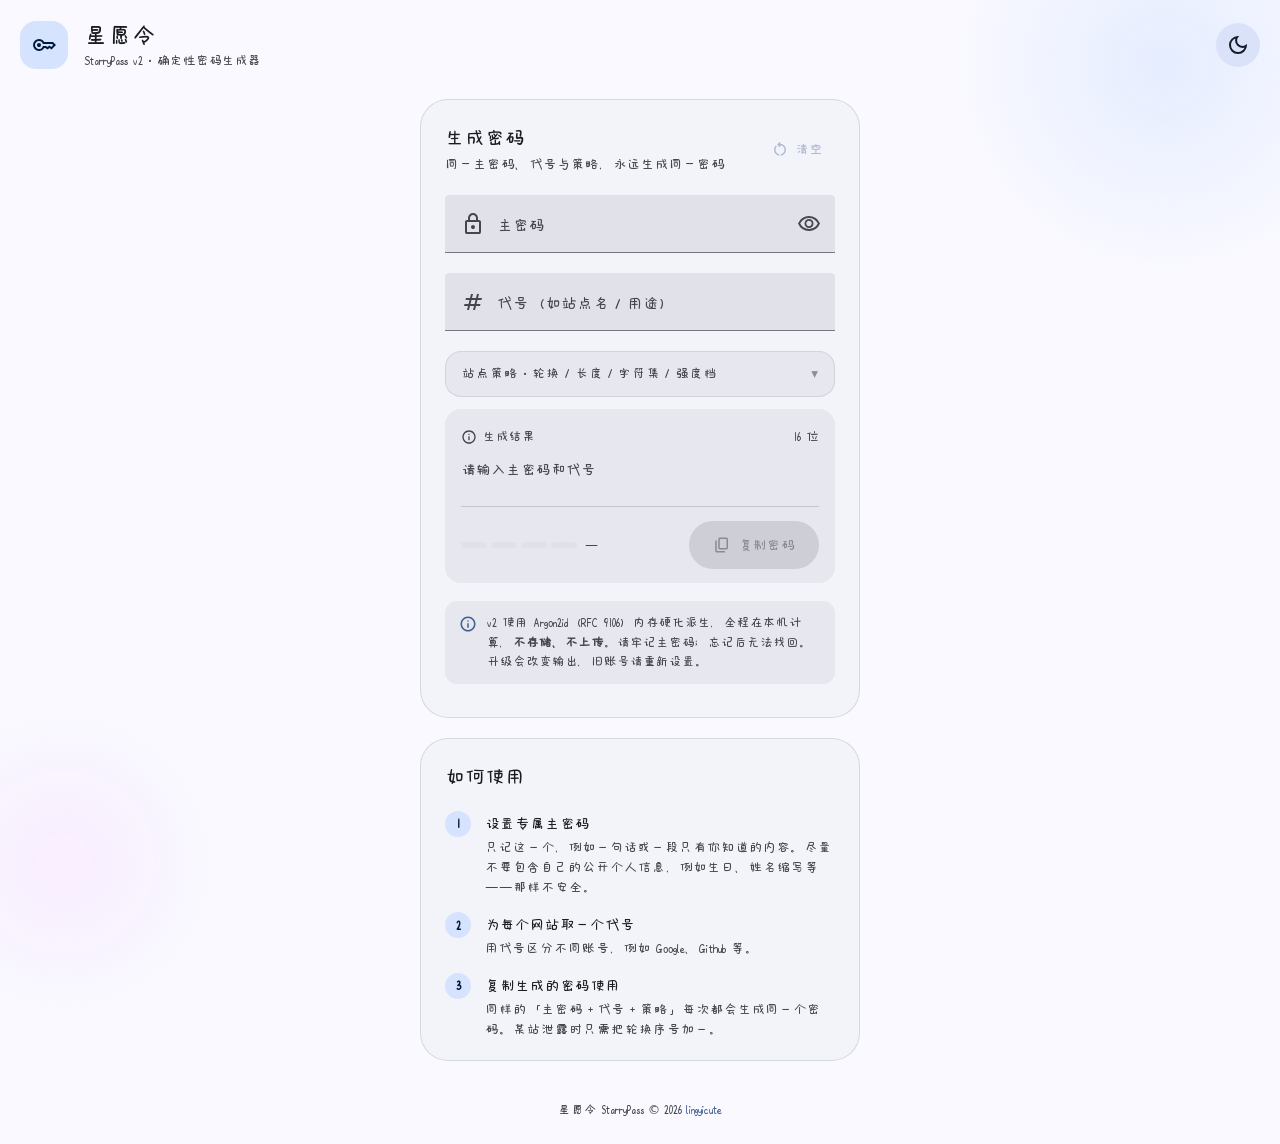
==== index.html @ 2b3b137f "fix(ui): prevent copying passwords after silent input changes" ====
<!DOCTYPE html>
<html lang="zh-CN" data-theme="light">
<head>
    <meta charset="utf-8">
    <meta name="viewport" content="width=device-width, initial-scale=1, viewport-fit=cover">
    <title>星愿令 StarryPass · 确定性密码生成器</title>
    <meta name="description" content="简单方便防破解，不一样的密码管理工具">
    <meta name="theme-color" content="#f9f9ff" id="theme-color-meta">
    <!-- 限制资源来源与网络连接；CSP 不能防御同源恶意脚本或页面本身被篡改。 -->
    <meta http-equiv="Content-Security-Policy" content="default-src 'none'; script-src 'self' 'unsafe-inline' 'wasm-unsafe-eval'; style-src 'unsafe-inline'; img-src 'self' data:; font-src data:; manifest-src 'self'; worker-src 'self'; connect-src 'none'; object-src 'none'; base-uri 'none'; form-action 'none'">
    <meta name="referrer" content="no-referrer">
    <link rel="manifest" href="./manifest.webmanifest">
    <meta name="apple-mobile-web-app-capable" content="yes">
    <meta name="mobile-web-app-capable" content="yes">
    <meta name="apple-mobile-web-app-status-bar-style" content="black-translucent">
    <meta name="apple-mobile-web-app-title" content="StarryPass">
    <link rel="shortcut icon" href="./favicon.ico" sizes="32x32" type="image/x-icon">
    <link rel="apple-touch-icon" sizes="180x180" href="./assets/img/icons/apple.png">
    <link rel="icon" href="./assets/img/icons/192.png" sizes="192x192" type="image/png" />
    <link rel="icon" href="./assets/img/icons/512.png" sizes="512x512" type="image/png" />
    <script>
        /* 首帧前应用主题，避免深色用户先看到浅色页面再闪成深色；与下方 initTheme 规则一致。 */
        (function () {
            var theme = null;
            try { theme = localStorage.getItem('sp-theme'); } catch (e) {}
            if (theme !== 'dark' && theme !== 'light') {
                theme = window.matchMedia && window.matchMedia('(prefers-color-scheme: dark)').matches ? 'dark' : 'light';
            }
            document.documentElement.setAttribute('data-theme', theme);
            var meta = document.getElementById('theme-color-meta');
            if (meta) meta.setAttribute('content', theme === 'dark' ? '#111318' : '#f9f9ff');
        })();
    </script>
    <style>
        /* ============================================================
           Material You (Material 3) design tokens — light theme
           ============================================================ */
        :root {
            color-scheme: light;

            --md-sys-color-primary: #415f91;
            --md-sys-color-on-primary: #ffffff;
            --md-sys-color-primary-container: #d6e3ff;
            --md-sys-color-on-primary-container: #001b3e;

            --md-sys-color-secondary: #565f71;
            --md-sys-color-on-secondary: #ffffff;
            --md-sys-color-secondary-container: #dae2f9;
            --md-sys-color-on-secondary-container: #131c2b;

            --md-sys-color-tertiary: #705575;
            --md-sys-color-on-tertiary: #ffffff;
            --md-sys-color-tertiary-container: #fad8fd;
            --md-sys-color-on-tertiary-container: #2a122e;

            --md-sys-color-error: #ba1a1a;
            --md-sys-color-on-error: #ffffff;
            --md-sys-color-error-container: #ffdad6;
            --md-sys-color-on-error-container: #410002;

            --md-sys-color-background: #f9f9ff;
            --md-sys-color-on-background: #191c20;
            --md-sys-color-surface: #f9f9ff;
            --md-sys-color-on-surface: #191c20;
            --md-sys-color-surface-variant: #e0e2ec;
            --md-sys-color-on-surface-variant: #44474e;
            --md-sys-color-outline: #74777f;
            --md-sys-color-outline-variant: #c4c6d0;

            --md-sys-color-surface-container-lowest: #ffffff;
            --md-sys-color-surface-container-low: #f3f3fa;
            --md-sys-color-surface-container: #ededf4;
            --md-sys-color-surface-container-high: #e7e8ef;
            --md-sys-color-surface-container-highest: #e1e2e9;

            --md-sys-color-inverse-surface: #2e3039;
            --md-sys-color-inverse-on-surface: #f1f0f7;
            --md-sys-color-inverse-primary: #aac7ff;

            --md-sys-color-scrim: rgba(0, 0, 0, .32);

            --md-sys-shape-corner-extra-small: 4px;
            --md-sys-shape-corner-small: 8px;
            --md-sys-shape-corner-medium: 12px;
            --md-sys-shape-corner-large: 16px;
            --md-sys-shape-corner-extra-large: 28px;
            --md-sys-shape-corner-full: 9999px;

            --md-sys-elevation-1: 0 1px 2px rgba(0, 0, 0, .3), 0 1px 3px 1px rgba(0, 0, 0, .15);
            --md-sys-elevation-3: 0 1px 3px rgba(0, 0, 0, .3), 0 4px 8px 3px rgba(0, 0, 0, .15);

            --md-ref-typeface: "Nebulove", "Roboto", "Segoe UI", "Noto Sans SC", "PingFang SC", "Hiragino Sans GB",
                "Microsoft YaHei", system-ui, -apple-system, sans-serif;
            --md-ref-typeface-mono: "JetBrains Mono", "SF Mono", "Cascadia Code", Consolas,
                "Courier New", monospace;

            --blob-1: rgba(214, 227, 255, .55);
            --blob-2: rgba(250, 216, 253, .35);
        }

        /* ============================================================
           Material You design tokens — dark theme
           ============================================================ */
        :root[data-theme="dark"] {
            color-scheme: dark;

            --md-sys-color-primary: #aac7ff;
            --md-sys-color-on-primary: #0a305f;
            --md-sys-color-primary-container: #284777;
            --md-sys-color-on-primary-container: #d6e3ff;

            --md-sys-color-secondary: #bec6dc;
            --md-sys-color-on-secondary: #283141;
            --md-sys-color-secondary-container: #3e4759;
            --md-sys-color-on-secondary-container: #dae2f9;

            --md-sys-color-tertiary: #ddbce0;
            --md-sys-color-on-tertiary: #402745;
            --md-sys-color-tertiary-container: #583d5d;
            --md-sys-color-on-tertiary-container: #fad8fd;

            --md-sys-color-error: #ffb4ab;
            --md-sys-color-on-error: #690005;
            --md-sys-color-error-container: #93000a;
            --md-sys-color-on-error-container: #ffdad6;

            --md-sys-color-background: #111318;
            --md-sys-color-on-background: #e2e2e9;
            --md-sys-color-surface: #111318;
            --md-sys-color-on-surface: #e2e2e9;
            --md-sys-color-surface-variant: #44474e;
            --md-sys-color-on-surface-variant: #c4c6d0;
            --md-sys-color-outline: #8e9099;
            --md-sys-color-outline-variant: #44474e;

            --md-sys-color-surface-container-lowest: #0c0e13;
            --md-sys-color-surface-container-low: #191c20;
            --md-sys-color-surface-container: #1d2024;
            --md-sys-color-surface-container-high: #282a2f;
            --md-sys-color-surface-container-highest: #33353a;

            --md-sys-color-inverse-surface: #e2e2e9;
            --md-sys-color-inverse-on-surface: #2e3039;
            --md-sys-color-inverse-primary: #415f91;

            --blob-1: rgba(40, 71, 119, .38);
            --blob-2: rgba(88, 61, 93, .30);
        }

        /* ============================================================
           Base
           ============================================================ */
        *, *::before, *::after { box-sizing: border-box; }

        html { -webkit-text-size-adjust: 100%; -webkit-tap-highlight-color: transparent; }

        body {
            margin: 0;
            min-height: 100vh;
            min-height: 100dvh;
            display: flex;
            flex-direction: column;
            font-family: var(--md-ref-typeface);
            font-size: 16px;
            line-height: 1.5;
            color: var(--md-sys-color-on-surface);
            background: var(--md-sys-color-background);
            -webkit-font-smoothing: antialiased;
            overflow-x: hidden;
        }

        /* expressive tonal blobs — radial gradients only (no blur filter, cheap to composite) */
        body::before,
        body::after {
            content: "";
            position: fixed;
            z-index: -1;
            border-radius: 50%;
            pointer-events: none;
        }
        body::before {
            width: 46vmax; height: 46vmax;
            top: -18vmax; right: -14vmax;
            background: radial-gradient(closest-side, var(--blob-1), transparent 70%);
        }
        body::after {
            width: 34vmax; height: 34vmax;
            bottom: -14vmax; left: -12vmax;
            background: radial-gradient(closest-side, var(--blob-2), transparent 70%);
        }

        button {
            font: inherit;
            color: inherit;
            border: none;
            background: none;
            cursor: pointer;
            -webkit-tap-highlight-color: transparent;
            touch-action: manipulation;
            user-select: none;
            -webkit-user-select: none;
        }

        [hidden] { display: none !important; }

        svg { display: block; }

        :focus-visible {
            outline: 3px solid var(--md-sys-color-secondary);
            outline-offset: 2px;
            border-radius: var(--md-sys-shape-corner-small);
        }

        /* ============================================================
           Icons
           ============================================================ */
        .icon {
            width: 24px; height: 24px;
            flex: none;
            fill: currentColor;
        }
        .icon--18 { width: 18px; height: 18px; }

        /* ============================================================
           App bar (non-scrolling header)
           ============================================================ */
        .app-bar {
            width: 100%;
            margin: 0 auto;
            padding: max(20px, env(safe-area-inset-top)) 20px 8px;
            display: flex;
            align-items: center;
            gap: 16px;
        }
        .app-bar__logo {
            width: 48px; height: 48px;
            flex: none;
            border-radius: 16px;
            display: grid;
            place-items: center;
            color: var(--md-sys-color-on-primary-container);
            background: var(--md-sys-color-primary-container);
        }
        .app-bar__texts { min-width: 0; }
        .app-bar__title {
            margin: 0;
            font-size: 24px;
            font-weight: 500;
            letter-spacing: .15px;
            line-height: 1.3;
        }
        .app-bar__subtitle {
            margin: 0;
            font-size: 13px;
            font-weight: 400;
            color: var(--md-sys-color-on-surface-variant);
        }
        .app-bar__spacer { flex: 1; }

        /* ============================================================
           Icon button (M3)
           ============================================================ */
        .icon-button {
            position: relative;
            width: 44px; height: 44px;
            flex: none;
            border-radius: var(--md-sys-shape-corner-full);
            display: grid;
            place-items: center;
            color: var(--md-sys-color-on-surface-variant);
            overflow: hidden;
            transition: background-color .2s cubic-bezier(.2, 0, 0, 1), color .2s;
        }
        .icon-button:hover { background: color-mix(in srgb, var(--md-sys-color-on-surface) 8%, transparent); }
        .icon-button:active { background: color-mix(in srgb, var(--md-sys-color-on-surface) 12%, transparent); }
        .icon-button--filled-tonal {
            background: var(--md-sys-color-secondary-container);
            color: var(--md-sys-color-on-secondary-container);
        }
        .icon-button--filled-tonal:hover { background: color-mix(in srgb, var(--md-sys-color-secondary-container) 92%, var(--md-sys-color-on-secondary-container) 8%); }
        .icon-button--filled-tonal:active { background: color-mix(in srgb, var(--md-sys-color-secondary-container) 84%, var(--md-sys-color-on-secondary-container) 16%); }
        .icon-button[disabled] { opacity: .38; pointer-events: none; }

        /* ============================================================
           Main layout
           ============================================================ */
        .content {
            width: 100%;
            max-width: 480px;
            margin: 12px auto 0;
            padding: 8px 20px 32px;
            display: flex;
            flex-direction: column;
            gap: 20px;
            flex: 1;
        }

        /* ============================================================
           Card (M3 surface low)
           ============================================================ */
        .card {
            background: var(--md-sys-color-surface-container-low);
            border-radius: var(--md-sys-shape-corner-extra-large);
            padding: 24px 24px 20px;
            border: 1px solid color-mix(in srgb, var(--md-sys-color-outline-variant) 60%, transparent);
        }
        .card__header {
            display: flex;
            align-items: center;
            gap: 12px;
            margin-bottom: 20px;
        }
        .card__title {
            margin: 0;
            font-size: 20px;
            font-weight: 500;
            line-height: 1.4;
        }
        .card__subtitle {
            margin: 2px 0 0;
            font-size: 14px;
            color: var(--md-sys-color-on-surface-variant);
        }
        .card__spacer { flex: 1; }

        /* ============================================================
           Filled text field (M3)
           ============================================================ */
        .field {
            position: relative;
            margin-bottom: 20px;
            display: block;
        }
        .field__input {
            width: 100%;
            height: 58px;
            padding: 26px 52px 8px 52px;
            font: inherit;
            font-size: 16px;
            font-weight: 400;
            color: var(--md-sys-color-on-surface);
            background: var(--md-sys-color-surface-container-highest);
            border: none;
            border-radius: var(--md-sys-shape-corner-extra-small) var(--md-sys-shape-corner-extra-small) 0 0;
            border-bottom: 1px solid var(--md-sys-color-outline);
            outline: none;
            -webkit-appearance: none;
            appearance: none;
            caret-color: var(--md-sys-color-primary);
            transition: background-color .2s cubic-bezier(.2, 0, 0, 1), border-color .2s;
        }
        .field__input::placeholder { color: transparent; }
        .field:hover .field__input {
            background: color-mix(in srgb, var(--md-sys-color-surface-container-highest) 92%, var(--md-sys-color-on-surface) 8%);
        }
        .field:focus-within .field__input { border-bottom: 2px solid var(--md-sys-color-primary); padding-bottom: 7px; }
        .field__label {
            position: absolute;
            left: 52px;
            top: 19px;
            font-size: 16px;
            color: var(--md-sys-color-on-surface-variant);
            pointer-events: none;
            transition: top .15s cubic-bezier(.2, 0, 0, 1),
                        font-size .15s cubic-bezier(.2, 0, 0, 1),
                        color .15s cubic-bezier(.2, 0, 0, 1);
        }
        .field__input:focus ~ .field__label,
        .field__input:not(:placeholder-shown) ~ .field__label {
            top: 8px;
            font-size: 12px;
            font-weight: 500;
            letter-spacing: .4px;
            color: var(--md-sys-color-on-surface-variant);
        }
        .field:focus-within .field__label { color: var(--md-sys-color-primary); }
        .field__icon {
            position: absolute;
            left: 16px;
            top: 17px;
            color: var(--md-sys-color-on-surface-variant);
            pointer-events: none;
        }
        .field:focus-within .field__icon { color: var(--md-sys-color-primary); }
        .field__action {
            position: absolute;
            right: 4px;
            top: 7px;
            width: 44px; height: 44px;
        }

        /* ============================================================
           Result surface
           ============================================================ */
        .result {
            background: var(--md-sys-color-surface-container-high);
            border-radius: var(--md-sys-shape-corner-large);
            padding: 18px 16px 14px;
            margin-top: 4px;
        }
        .result__heading {
            display: flex;
            align-items: center;
            justify-content: space-between;
            gap: 12px;
            margin-bottom: 12px;
        }
        .result__caption {
            font-size: 13px;
            color: var(--md-sys-color-on-surface-variant);
            display: flex;
            align-items: center;
            gap: 6px;
        }
        .result__caption .icon { width: 16px; height: 16px; }

        .password {
            min-height: 34px;
            font-family: var(--md-ref-typeface-mono);
            font-size: 20px;
            font-weight: 500;
            letter-spacing: 1px;
            line-height: 1.6;
            word-break: break-all;
            user-select: all;
            -webkit-user-select: all;
            color: var(--md-sys-color-on-surface);
        }
        .password--empty {
            font-family: var(--md-ref-typeface);
            font-size: 15px;
            font-weight: 400;
            letter-spacing: 0;
            color: var(--md-sys-color-on-surface-variant);
        }

        .result__actions {
            display: flex;
            align-items: center;
            justify-content: space-between;
            flex-wrap: wrap;
            gap: 12px;
            margin-top: 14px;
            padding-top: 14px;
            border-top: 1px solid var(--md-sys-color-outline-variant);
        }

        /* strength meter */
        .strength {
            display: flex;
            align-items: center;
            gap: 8px;
            /* too narrow: wrap the copy button onto its own row instead of squeezing the label into a column */
            flex: 1 1 200px;
        }
        .strength__bars { display: flex; gap: 4px; flex: none; }
        .strength__bar {
            width: clamp(18px, 8vw, 26px);
            height: 6px;
            border-radius: 3px;
            background: var(--md-sys-color-surface-container-highest);
            transition: background-color .3s;
        }
        .strength__label {
            font-size: 13px;
            font-weight: 500;
            color: var(--md-sys-color-on-surface-variant);
            transition: color .3s;
        }
        .strength[data-level="3"] .strength__bar:nth-child(-n+3) { background: var(--md-sys-color-primary); }
        .strength[data-level="3"] .strength__label { color: var(--md-sys-color-primary); }
        .strength[data-level="2"] .strength__bar:nth-child(-n+2) { background: var(--md-sys-color-tertiary); }
        .strength[data-level="2"] .strength__label { color: var(--md-sys-color-tertiary); }
        .strength[data-level="1"] .strength__bar:nth-child(-n+1) { background: var(--md-sys-color-error); }
        .strength[data-level="1"] .strength__label { color: var(--md-sys-color-error); }
        .strength[data-level="0"] .strength__label { color: var(--md-sys-color-on-surface-variant); }

        /* ============================================================
           Filled button (M3)
           ============================================================ */
        .filled-button {
            position: relative;
            display: inline-flex;
            align-items: center;
            justify-content: center;
            gap: 8px;
            height: 48px;
            padding: 0 24px;
            border-radius: var(--md-sys-shape-corner-full);
            font-size: 14px;
            font-weight: 500;
            letter-spacing: .1px;
            white-space: nowrap;
            flex: none;
            color: var(--md-sys-color-on-primary);
            background: var(--md-sys-color-primary);
            overflow: hidden;
            transition: background-color .2s cubic-bezier(.2, 0, 0, 1), box-shadow .2s, transform .1s;
        }
        .filled-button:hover {
            background: color-mix(in srgb, var(--md-sys-color-primary) 92%, var(--md-sys-color-on-primary) 8%);
            box-shadow: var(--md-sys-elevation-1);
        }
        .filled-button:active { background: color-mix(in srgb, var(--md-sys-color-primary) 84%, var(--md-sys-color-on-primary) 16%); }
        .filled-button[disabled] {
            background: color-mix(in srgb, var(--md-sys-color-on-surface) 12%, transparent);
            color: color-mix(in srgb, var(--md-sys-color-on-surface) 38%, transparent);
            box-shadow: none;
            pointer-events: none;
        }
        /* without color-mix() both declarations above are dropped and the button would keep its enabled primary look */
        @supports not (color: color-mix(in srgb, red, blue)) {
            .filled-button[disabled] { opacity: .38; }
        }
        .filled-button.is-copied {
            background: var(--md-sys-color-primary-container);
            color: var(--md-sys-color-on-primary-container);
        }
        .result__actions .filled-button { margin-left: auto; }

        /* ============================================================
           Text button (M3)
           ============================================================ */
        .text-button {
            position: relative;
            display: inline-flex;
            align-items: center;
            gap: 6px;
            height: 40px;
            padding: 0 12px;
            border-radius: var(--md-sys-shape-corner-full);
            font-size: 14px;
            font-weight: 500;
            letter-spacing: .1px;
            white-space: nowrap;
            flex: none;
            color: var(--md-sys-color-primary);
            overflow: hidden;
            transition: background-color .2s;
        }
        .text-button:hover { background: color-mix(in srgb, var(--md-sys-color-primary) 8%, transparent); }
        .text-button:active { background: color-mix(in srgb, var(--md-sys-color-primary) 12%, transparent); }
        .text-button[disabled] { opacity: .38; pointer-events: none; }

        /* ============================================================
           Info card
           ============================================================ */
        .steps {
            display: flex;
            flex-direction: column;
            gap: 14px;
            margin: 0;
            padding: 0;
            list-style: none;
        }
        .step {
            display: flex;
            gap: 14px;
            align-items: flex-start;
        }
        .step__num {
            width: 26px; height: 26px;
            flex: none;
            display: grid;
            place-items: center;
            border-radius: 50%;
            background: var(--md-sys-color-primary-container);
            color: var(--md-sys-color-on-primary-container);
            font-size: 13px;
            font-weight: 600;
        }
        .step__body { min-width: 0; }
        .step__title { font-size: 15px; font-weight: 500; margin: 2px 0 0; }
        .step__desc { margin: 2px 0 0; font-size: 13.5px; color: var(--md-sys-color-on-surface-variant); }

        .notice {
            display: flex;
            gap: 10px;
            align-items: flex-start;
            margin-top: 18px;
            padding: 12px 14px;
            border-radius: var(--md-sys-shape-corner-medium);
            background: var(--md-sys-color-surface-container-high);
            font-size: 13px;
            color: var(--md-sys-color-on-surface-variant);
        }
        .notice .icon { width: 18px; height: 18px; margin-top: 2px; color: var(--md-sys-color-primary); }

        /* ============================================================
           Footer
           ============================================================ */
        .footer {
            padding: 8px 20px calc(24px + env(safe-area-inset-bottom));
            text-align: center;
            font-size: 12.5px;
            color: var(--md-sys-color-on-surface-variant);
        }
        .footer a { color: var(--md-sys-color-primary); text-decoration: none; }
        .footer a:hover { text-decoration: underline; }

        /* ============================================================
           Snackbar
           ============================================================ */
        .snackbar {
            position: fixed;
            left: 50%;
            bottom: calc(20px + env(safe-area-inset-bottom));
            transform: translate(-50%, 150%);
            display: flex;
            align-items: center;
            gap: 10px;
            width: max-content;  /* left: 50% would cap the shrink-to-fit width at half the viewport */
            max-width: calc(100vw - 40px);
            padding: 12px 18px;
            border-radius: var(--md-sys-shape-corner-small);
            background: var(--md-sys-color-inverse-surface);
            color: var(--md-sys-color-inverse-on-surface);
            font-size: 14px;
            box-shadow: var(--md-sys-elevation-3);
            z-index: 20;
            opacity: 0;
            visibility: hidden;
            pointer-events: none;
            transition: transform .3s cubic-bezier(.2, 0, 0, 1), opacity .3s, visibility 0s linear .3s;
        }
        .snackbar.is-visible {
            transform: translate(-50%, 0);
            opacity: 1;
            visibility: visible;
            transition: transform .3s cubic-bezier(.2, 0, 0, 1), opacity .3s, visibility 0s;
        }
        .snackbar .icon { width: 18px; height: 18px; color: var(--md-sys-color-inverse-primary); }

        /* ============================================================
           Ripple
           ============================================================ */
        .ripple-wave {
            position: absolute;
            border-radius: 50%;
            background: currentColor;
            opacity: .14;
            transform: scale(0);
            animation: ripple .45s cubic-bezier(.2, 0, 0, 1) forwards;
            pointer-events: none;
        }
        @keyframes ripple { to { transform: scale(1); opacity: 0; } }

        @media (prefers-reduced-motion: reduce) {
            *, *::before, *::after {
                animation-duration: .01ms !important;
                animation-iteration-count: 1 !important;
                transition-duration: .01ms !important;
            }
        }

        /* below-the-fold card: skip rendering/painting until scrolled into view */
        .card--info {
            content-visibility: auto;
            contain-intrinsic-size: auto 400px;
        }


        .strength[data-level="4"] .strength__bar { background: var(--md-sys-color-primary); }
        .strength[data-level="4"] .strength__label { color: var(--md-sys-color-primary); font-weight: 600; }

        .policy {
            margin: 4px 0 12px;
            border-radius: var(--md-sys-shape-corner-large);
            background: var(--md-sys-color-surface-container-high);
            border: 1px solid color-mix(in srgb, var(--md-sys-color-outline-variant) 60%, transparent);
        }
        .policy > summary {
            list-style: none;
            cursor: pointer;
            padding: 12px 16px;
            font-size: 13.5px;
            font-weight: 500;
            color: var(--md-sys-color-on-surface-variant);
            display: flex;
            align-items: center;
            justify-content: space-between;
            gap: 8px;
        }
        .policy > summary::-webkit-details-marker { display: none; }
        .policy > summary::after { content: "▾"; opacity: .55; }
        .policy[open] > summary::after { content: "▴"; }
        .policy__body { padding: 0 16px 16px; display: flex; flex-direction: column; gap: 14px; }
        .policy__label { font-size: 12px; font-weight: 500; letter-spacing: .4px; color: var(--md-sys-color-on-surface-variant); margin-bottom: 6px; }
        .chips { display: flex; flex-wrap: wrap; gap: 8px; }
        .chip {
            height: 32px; padding: 0 12px; border-radius: var(--md-sys-shape-corner-full);
            font-size: 13px; font-weight: 500;
            background: var(--md-sys-color-surface-container-highest);
            color: var(--md-sys-color-on-surface-variant);
        }
        .chip:disabled { opacity: .38; pointer-events: none; }
        .chip[aria-pressed="true"] {
            background: var(--md-sys-color-secondary-container);
            color: var(--md-sys-color-on-secondary-container);
        }
        .counter-row { display: flex; align-items: center; gap: 8px; }
        .counter-row input {
            width: 72px; height: 36px; text-align: center; font: inherit;
            border: none; border-radius: 8px;
            background: var(--md-sys-color-surface-container-highest);
            color: var(--md-sys-color-on-surface);
        }
        .derive-bar {
            height: 3px; margin: 8px 0 0; border-radius: 2px; overflow: hidden;
            background: transparent;
        }
        .derive-bar.is-busy {
            background: color-mix(in srgb, var(--md-sys-color-primary) 18%, transparent);
        }
        .derive-bar.is-busy::after {
            content: ""; display: block; height: 100%; width: 40%;
            background: var(--md-sys-color-primary);
            animation: derive-slide 1s cubic-bezier(.2,0,0,1) infinite;
        }
        @keyframes derive-slide { from { transform: translateX(-120%); } to { transform: translateX(280%); } }

        /* ============================================================
           Small screens
           ============================================================ */
        @media (max-width: 400px) {
            .card { padding: 20px 16px 16px; }
            .content { padding-left: 12px; padding-right: 12px; }
            .password { font-size: 18px; }
        }
    </style>
    <style>
        @font-face{
            font-family:"Nebulove";
            src:url("[data-uri]") format("woff2");
            font-display:swap;
        }
    </style>
</head>
<body>
    <noscript>
        <p class="noscript-notice" style="margin:16px;padding:12px 16px;border-radius:12px;background:var(--md-sys-color-error-container);color:var(--md-sys-color-error);font-weight:500">星愿令需要启用 JavaScript 才能在本机派生密码；不会向任何服务器发送数据。</p>
    </noscript>

    <header class="app-bar">
        <div class="app-bar__logo" aria-hidden="true">
            <svg class="icon" viewBox="0 -960 960 960"><path d="M280-400q-33 0-56.5-23.5T200-480q0-33 23.5-56.5T280-560q33 0 56.5 23.5T360-480q0 33-23.5 56.5T280-400Zm0 160q-100 0-170-70T40-480q0-100 70-170t170-70q67 0 121.5 33t86.5 87h352l120 120-180 180-80-60-80 60-85-60h-47q-32 54-86.5 87T280-240Zm0-80q56 0 98.5-34t56.5-86h125l58 41 82-61 71 55 75-75-40-40H435q-14-52-56.5-86T280-640q-66 0-113 47t-47 113q0 66 47 113t113 47Z"/></svg>
        </div>
        <div class="app-bar__texts">
            <h1 class="app-bar__title">星愿令</h1>
            <p class="app-bar__subtitle">StarryPass v2 · 确定性密码生成器</p>
        </div>
        <div class="app-bar__spacer"></div>
        <button id="theme-toggle" class="icon-button icon-button--filled-tonal ripple" type="button"
                aria-label="切换深色 / 浅色主题" title="切换主题">
            <svg id="theme-icon" class="icon" viewBox="0 -960 960 960"><path id="theme-icon-path" d="M480-120q-150 0-255-105T120-480q0-150 105-255t255-105q14 0 27.5 1t26.5 3q-41 29-65.5 75.5T444-660q0 90 63 153t153 63q55 0 101-24.5t75-65.5q2 13 3 26.5t1 27.5q0 150-105 255T480-120Zm0-80q88 0 158-48.5T740-375q-20 5-40 8t-40 3q-123 0-209.5-86.5T364-660q0-20 3-40t8-40q-78 32-126.5 102T200-480q0 116 82 198t198 82Zm-10-270Z"/></svg>
        </button>
    </header>

    <main class="content">

        <!-- main generator card -->
        <section class="card" aria-labelledby="gen-title">
            <div class="card__header">
                <div>
                    <h2 class="card__title" id="gen-title">生成密码</h2>
                    <p class="card__subtitle">同一主密码、代号与策略，永远生成同一密码</p>
                </div>
                <div class="card__spacer"></div>
                <button id="reset-btn" class="text-button ripple" type="button" disabled>
                    <svg class="icon icon--18" viewBox="0 -960 960 960"><path d="M440-122q-121-15-200.5-105.5T160-440q0-66 26-126.5T260-672l57 57q-38 34-57.5 79T240-440q0 88 56 155.5T440-202v80Zm80 0v-80q87-16 143.5-83T720-440q0-100-70-170t-170-70h-3l44 44-56 56-140-140 140-140 56 56-44 44h3q134 0 227 93t93 227q0 121-79.5 211.5T520-122Z"/></svg>
                    清空
                </button>
            </div>

            <div class="field">
                <input class="field__input" id="master-input" type="password" autocomplete="off"
                       spellcheck="false" autocapitalize="off" autocorrect="off" placeholder=" " inputmode="text">
                <svg class="field__icon icon" viewBox="0 -960 960 960" aria-hidden="true"><path d="M240-80q-33 0-56.5-23.5T160-160v-400q0-33 23.5-56.5T240-640h40v-80q0-83 58.5-141.5T480-920q83 0 141.5 58.5T680-720v80h40q33 0 56.5 23.5T800-560v400q0 33-23.5 56.5T720-80H240Zm0-80h480v-400H240v400Zm240-120q33 0 56.5-23.5T560-360q0-33-23.5-56.5T480-440q-33 0-56.5 23.5T400-360q0 33 23.5 56.5T480-280ZM360-640h240v-80q0-50-35-85t-85-35q-50 0-85 35t-35 85v80ZM240-160v-400 400Z"/></svg>
                <label class="field__label" for="master-input">主密码</label>
                <button id="visibility-btn" class="icon-button field__action ripple" type="button"
                        aria-label="显示主密码" aria-pressed="false" title="显示 / 隐藏">
                    <svg class="icon" viewBox="0 -960 960 960"><path d="M480-320q75 0 127.5-52.5T660-500q0-75-52.5-127.5T480-680q-75 0-127.5 52.5T300-500q0 75 52.5 127.5T480-320Zm0-72q-45 0-76.5-31.5T372-500q0-45 31.5-76.5T480-608q45 0 76.5 31.5T588-500q0 45-31.5 76.5T480-392Zm0 192q-146 0-266-81.5T40-500q54-137 174-218.5T480-800q146 0 266 81.5T920-500q-54 137-174 218.5T480-200Zm0-300Zm0 220q113 0 207.5-59.5T832-500q-50-101-144.5-160.5T480-720q-113 0-207.5 59.5T128-500q50 101 144.5 160.5T480-280Z"/></svg>
                </button>
            </div>

            <div class="field">
                <input class="field__input" id="code-input" type="text" autocomplete="off"
                       spellcheck="false" autocapitalize="off" autocorrect="off" placeholder=" " inputmode="text">
                <svg class="field__icon icon" viewBox="0 -960 960 960" aria-hidden="true"><path d="m240-160 40-160H120l20-80h160l40-160H180l20-80h160l40-160h80l-40 160h160l40-160h80l-40 160h160l-20 80H660l-40 160h160l-20 80H600l-40 160h-80l40-160H360l-40 160h-80Zm140-240h160l40-160H420l-40 160Z"/></svg>
                <label class="field__label" for="code-input">代号（如站点名 / 用途）</label>
                <button id="clear-code-btn" class="icon-button field__action ripple" type="button"
                        aria-label="清空代号" title="清空" disabled hidden>
                    <svg class="icon" viewBox="0 -960 960 960"><path d="m256-200-56-56 224-224-224-224 56-56 224 224 224-224 56 56-224 224 224 224-56 56-224-224-224 224Z"/></svg>
                </button>
            </div>


            <details class="policy" id="policy">
                <summary>站点策略 · 轮换 / 长度 / 字符集 / 强度档</summary>
                <div class="policy__body">
                    <div>
                        <div class="policy__label">长度</div>
                        <div class="chips" id="len-chips" role="group" aria-label="密码长度">
                            <button type="button" class="chip" data-len="16" aria-pressed="true">16</button>
                            <button type="button" class="chip" data-len="20" aria-pressed="false">20</button>
                            <button type="button" class="chip" data-len="24" aria-pressed="false">24</button>
                        </div>
                    </div>
                    <div>
                        <div class="policy__label">字符集</div>
                        <div class="chips" id="mode-chips" role="group" aria-label="字符集">
                            <button type="button" class="chip" data-mode="full" aria-pressed="true">含符号</button>
                            <button type="button" class="chip" data-mode="alnum" aria-pressed="false">字母数字</button>
                            <button type="button" class="chip" data-mode="pin" aria-pressed="false">PIN</button>
                        </div>
                    </div>
                    <div>
                        <div class="policy__label">轮换序号（单站泄露时递增即可换密）</div>
                        <div class="counter-row">
                            <button type="button" class="icon-button" id="ctr-dec" aria-label="序号减一">−</button>
                            <input id="counter-input" type="number" min="1" max="9999" value="1" inputmode="numeric" autocomplete="off" aria-label="轮换序号">
                            <button type="button" class="icon-button" id="ctr-inc" aria-label="序号加一">+</button>
                        </div>
                    </div>
                    <div>
                        <div class="policy__label">抗破解档位</div>
                        <div class="chips" id="tier-chips" role="group" aria-label="强度档">
                            <button type="button" class="chip" data-tier="standard" aria-pressed="true">标准 · 64 MiB</button>
                            <button type="button" class="chip" data-tier="paranoid" aria-pressed="false">极高 · 256 MiB</button>
                        </div>
                    </div>
                </div>
            </details>

            <div class="result">
                <div class="result__heading">
                    <span class="result__caption">
                        <svg class="icon" viewBox="0 -960 960 960" aria-hidden="true"><path d="M440-280h80v-240h-80v240Zm40-320q17 0 28.5-11.5T520-640q0-17-11.5-28.5T480-680q-17 0-28.5 11.5T440-640q0 17 11.5 28.5T480-600Zm0 520q-83 0-156-31.5T197-197q-54-54-85.5-127T80-480q0-83 31.5-156T197-763q54-54 127-85.5T480-880q83 0 156 31.5T763-763q54 54 85.5 127T880-480q0 83-31.5 156T763-197q-54 54-127 85.5T480-80Zm0-80q134 0 227-93t93-227q0-134-93-227t-227-93q-134 0-227 93t-93 227q0 134 93 227t227 93Zm0-320Z"/></svg>
                        生成结果
                    </span>
                    <span id="pwd-length" class="result__caption">16 位</span>
                </div>

                <div id="password-output" class="password password--empty" aria-live="off">
                    请输入主密码和代号
                </div>
                <div class="derive-bar" id="derive-bar" hidden></div>

                <div class="result__actions">
                    <div class="strength" id="strength" data-level="0" role="group" aria-label="密码强度">
                        <div class="strength__bars" aria-hidden="true">
                            <span class="strength__bar"></span>
                            <span class="strength__bar"></span>
                            <span class="strength__bar"></span>
                            <span class="strength__bar"></span>
                        </div>
                        <span class="strength__label" id="strength-label">—</span>
                    </div>
                    <button id="copy-btn" class="filled-button ripple" type="button" disabled>
                        <svg class="icon icon--18" viewBox="0 -960 960 960" aria-hidden="true"><path d="M360-240q-33 0-56.5-23.5T280-320v-480q0-33 23.5-56.5T360-880h360q33 0 56.5 23.5T800-800v480q0 33-23.5 56.5T720-240H360Zm0-80h360v-480H360v480ZM200-80q-33 0-56.5-23.5T120-160v-560h80v560h440v80H200Zm160-240v-480 480Z"/></svg>
                        <span id="copy-label">复制密码</span>
                    </button>
                </div>
            </div>

            <p class="notice">
                <svg class="icon" viewBox="0 -960 960 960" aria-hidden="true"><path d="M440-280h80v-240h-80v240Zm40-320q17 0 28.5-11.5T520-640q0-17-11.5-28.5T480-680q-17 0-28.5 11.5T440-640q0 17 11.5 28.5T480-600Zm0 520q-83 0-156-31.5T197-197q-54-54-85.5-127T80-480q0-83 31.5-156T197-763q54-54 127-85.5T480-880q83 0 156 31.5T763-763q54 54 85.5 127T880-480q0 83-31.5 156T763-197q-54 54-127 85.5T480-80Zm0-80q134 0 227-93t93-227q0-134-93-227t-227-93q-134 0-227 93t-93 227q0 134 93 227t227 93Zm0-320Z"/></svg>
                <span>v2 使用 Argon2id（RFC 9106）内存硬化派生，全程在本机计算，<b>不存储、不上传</b>。请牢记主密码；忘记后无法找回。升级会改变输出，旧账号请重新设置。</span>
            </p>
        </section>

        <!-- how it works -->
        <section class="card card--info" aria-labelledby="how-title">
            <div class="card__header">
                <div>
                    <h2 class="card__title" id="how-title">如何使用</h2>
                </div>
            </div>
            <ol class="steps">
                <li class="step">
                    <span class="step__num" aria-hidden="true">1</span>
                    <div class="step__body">
                        <p class="step__title">设置专属主密码</p>
                        <p class="step__desc">只记这一个，例如一句话或一段只有你知道的内容。尽量不要包含自己的公开个人信息，例如生日、姓名缩写等——那样不安全。</p>
                    </div>
                </li>
                <li class="step">
                    <span class="step__num" aria-hidden="true">2</span>
                    <div class="step__body">
                        <p class="step__title">为每个网站取一个代号</p>
                        <p class="step__desc">用代号区分不同账号，例如 Google、Github 等。</p>
                    </div>
                </li>
                <li class="step">
                    <span class="step__num" aria-hidden="true">3</span>
                    <div class="step__body">
                        <p class="step__title">复制生成的密码使用</p>
                        <p class="step__desc">同样的「主密码 + 代号 + 策略」每次都会生成同一个密码。某站泄露时只需把轮换序号加一。</p>
                    </div>
                </li>
            </ol>
        </section>
    </main>

    <footer class="footer">
        星愿令 StarryPass © 2026 <a href="https://github.com/lingyicute" rel="noopener">lingyicute</a>
    </footer>

    <div class="snackbar" id="snackbar" role="status" aria-live="polite">
        <svg class="icon" viewBox="0 -960 960 960" aria-hidden="true"><path d="M382-240 154-468l57-57 171 171 367-367 57 57-424 424Z"/></svg>
        <span id="snackbar-text">已复制到剪贴板</span>
    </div>

    <script src="./assets/js/spv2-core.js"></script>
    <script>
        (function () {
            'use strict';

            var WEAK_ROOTS = {
                '123':1,'1234':1,'12345':1,'123456':1,'1234567':1,'12345678':1,
                '123456789':1,'1234567890':1,'12345678910':1,'0123456789':1,
                '1111':1,'111111':1,'1111111':1,'000000':1,'666666':1,'888888':1,
                '7777777':1,'555555':1,'654321':1,'123123':1,'123321':1,'112233':1,
                '121212':1,'102030':1,'987654321':1,'5201314':1,'1314520':1,'7758521':1,
                'password':1,'passwd':1,'passw0rd':1,'p@ssw0rd':1,'p@ssword':1,
                'password1':1,'password123':1,'pass@123':1,'pass123':1,'pass1234':1,
                'admin':1,'administrator':1,'admin123':1,'admin@123':1,'admintelecom':1,
                'root':1,'login':1,'welcome':1,'welcome@123':1,'letmein':1,'secret':1,
                'trustno1':1,'master':1,'access':1,'guest':1,'user':1,'test':1,'test1':1,
                'changeme':1,'default':1,'pass':1,
                'qwerty':1,'qwerty1':1,'qwerty123':1,'qwertyuiop':1,'asdfgh':1,'asdfghjkl':1,
                'zxcvbn':1,'zxcvbnm':1,'1q2w3e':1,'1q2w3e4r':1,'1q2w3e4r5t':1,
                '1qaz2wsx':1,'qazwsx':1,'qazwsxedc':1,'123qwe':1,'qwe123':1,
                'azerty':1,'zaq1zaq1':1,
                'abc123':1,'abcd1234':1,'abcd@1234':1,'aa123456':1,'aa@123456':1,
                'a123456':1,'abc@123':1,'iloveyou':1,'loveme':1,'lovely':1,
                'monkey':1,'dragon':1,'football':1,'baseball':1,'princess':1,
                'sunshine':1,'shadow':1,'superman':1,'batman':1,'starwars':1,
                'hello':1,'flower':1,'charlie':1,'minecraft':1,'google':1,
                'woaini':1,'qq123456':1,'a123456789':1,
                'starrypass':1,'huami':1,'flowerpassword':1
            };
            var KB_ROWS = ['qwertyuiop', 'asdfghjkl', 'zxcvbnm'];
            var MAX_WEAK_ROOT_LEN = 0;
            for (var weakKey in WEAK_ROOTS) {
                if (Object.prototype.hasOwnProperty.call(WEAK_ROOTS, weakKey) && weakKey.length > MAX_WEAK_ROOT_LEN) {
                    MAX_WEAK_ROOT_LEN = weakKey.length;
                }
            }
            var WEAK_SUFFIX_RE = /[0-9!@#$%^&*()_+\-=[\]{};:'"\\|,.<>/?~`]/;

            // Check own keys only: Object.prototype names are not weak roots.
            function isWeakRoot(value) {
                var deLeet = value.replace(/[@4]/g, 'a').replace(/0/g, 'o').replace(/[1!|]/g, 'i')
                    .replace(/3/g, 'e').replace(/[$5]/g, 's').replace(/7/g, 't');
                return Object.prototype.hasOwnProperty.call(WEAK_ROOTS, value) ||
                    Object.prototype.hasOwnProperty.call(WEAK_ROOTS, deLeet);
            }

            function hasWeakRoot(value) {
                // 修饰字符同样常加在词根之前（如 2026!password）：至多跳过 8 个前缀修饰字符，再按原规则判断。
                for (var start = 0; start <= 8 && start < value.length; start++) {
                    if (start > 0 && !WEAK_SUFFIX_RE.test(value.charAt(start - 1))) return false;
                    if (hasWeakRootFrom(start > 0 ? value.slice(start) : value)) return true;
                }
                return false;
            }

            function hasWeakRootFrom(value) {
                var n = value.length;
                if (!n) return false;
                // 一次 KMP 即可 O(1) 查询任意前缀的最短循环节，并按前缀长度去重避免指数级递归。
                var fail = prefixTable(value), seen = Object.create(null);
                function check(len) {
                    if (seen[len]) return false;
                    seen[len] = 1;
                    // Strip BEFORE de-leeting so suffix digits do not turn into letters.
                    // Try every boundary to preserve digit-ending roots (e.g. abc123!), and
                    // fold pure repetitions (e.g. P@ssw0rd2026!P@ssw0rd2026!).
                    for (var i = 0; len > 0; i++, len--) {
                        if (len <= MAX_WEAK_ROOT_LEN && isWeakRoot(value.slice(0, len))) return true;
                        var p = len - fail[len - 1];
                        if (p > 0 && p * 2 <= len) {
                            if (check(p)) return true;
                            // 弱口令自身含循环节（如 zaq1zaq1、000000、121212）时，重复串的最短周期小于词根长度。
                            var maxMult = Math.min(len >>> 1, MAX_WEAK_ROOT_LEN + 8);
                            for (var mult = p * 2; mult <= maxMult; mult += p) {
                                if (check(mult)) return true;
                            }
                        }
                        if (i >= 8 || !WEAK_SUFFIX_RE.test(value.charAt(len - 1))) return false;
                    }
                    return false;
                }
                return check(n);
            }

            function isKeyboardStep(a, b) {
                var la = a.toLowerCase(), lb = b.toLowerCase(), i, ia, ib;
                if (la === lb) return false;
                for (i = 0; i < KB_ROWS.length; i++) {
                    ia = KB_ROWS[i].indexOf(la); ib = KB_ROWS[i].indexOf(lb);
                    if (ia !== -1 && ib !== -1 && Math.abs(ia - ib) === 1) return true;
                }
                return false;
            }

            // KMP 前缀函数：前缀 s[0..m-1] 的最短循环节为 m - fail[m - 1]。
            function prefixTable(cps) {
                var n = cps.length, fail = new Int32Array(n), k = 0;
                for (var i = 1; i < n; i++) {
                    while (k > 0 && cps[i] !== cps[k]) k = fail[k - 1];
                    if (cps[i] === cps[k]) k++;
                    fail[i] = k;
                }
                return fail;
            }
            function shortestPeriod(cps) {
                var n = cps.length;
                return n ? n - prefixTable(cps)[n - 1] : 0;
            }

            // Longest run from `start` that repeats a unit at least twice, found in a bounded window and
            // then extended. Returned only when collapsing it is clearly cheaper than per-character
            // scoring, where every further character adds at least 0.5 bits.
            var RUN_FAIL = new Int32Array(256);
            function repeatedRun(cps, start, limit) {
                var w = Math.min(limit - start, RUN_FAIL.length), k = 0, best = 0, period = 0, p, hit = false;
                // Cheap necessary condition first: the unit's first and last characters recur one period later.
                for (p = 1; p * 2 <= w && !hit; p++) hit = cps[start + p] === cps[start] && cps[start + 2 * p - 1] === cps[start + p - 1];
                if (!hit) return null;
                for (var j = 1; j < w; j++) {
                    while (k > 0 && cps[start + j] !== cps[start + k]) k = RUN_FAIL[k - 1];
                    if (cps[start + j] === cps[start + k]) k++;
                    RUN_FAIL[j] = k;
                    p = j + 1 - k;
                    if (p * 2 <= j + 1) { best = j + 1; period = p; }
                }
                if (!best) return null;
                while (start + best < limit && cps[start + best] === cps[start + best - period]) best++;
                return Math.log2(best / period) < 0.5 * (best - period) ? { period: period, length: best } : null;
            }

            function estimateCrackResistance(master, code, tier, mode, length) {
                var m = String(master || '').normalize('NFC');
                var c = String(code || '').trim().normalize('NFC');
                if (!m || !c) return { level: 0, label: '—', bits: 0 };
                // 仅为输出空间的理论上界，不是精确熵；字符类别约束会进一步缩小空间。
                var poolSize = mode === 'pin' ? 10 : (mode === 'alnum' ? 62 : 77);
                var len = Number(length);
                var outBits = (Number.isFinite(len) && len > 0 ? len : 0) * Math.log2(poolSize);
                var mLower = m.toLowerCase(), cLower = c.toLowerCase();
                // Count code points before case folding: one astral character or İ (which lowercases to two code points) is still a one-character code.
                if (Array.from(c).length >= 2 && mLower.indexOf(cLower) !== -1)
                    return { level: 1, label: '弱 · 主密码勿含代号', bits: Math.round(Math.min(16, outBits)) };
                var dateRe = /^(19|20)\d{2}(0[1-9]|1[0-2])(0[1-9]|[12]\d|3[01])$/;
                var datePeriod = shortestPeriod(m);
                if (dateRe.test(m) || (datePeriod > 0 && datePeriod * 2 <= m.length && dateRe.test(m.slice(0, datePeriod))))
                    return { level: 1, label: '弱 · 勿用纯日期', bits: Math.round(Math.min(15, outBits)) };
                if (hasWeakRoot(mLower))
                    return { level: 1, label: '弱 · 含常见弱口令', bits: Math.round(Math.min(18, outBits)) };

                var cps = Array.from(m);
                var hasLower = false, hasUpper = false, hasDigit = false, hasSym = false, i, ch, cp;
                for (i = 0; i < cps.length; i++) {
                    cp = cps[i].codePointAt(0);
                    if (cp >= 97 && cp <= 122) hasLower = true;
                    else if (cp >= 65 && cp <= 90) hasUpper = true;
                    else if (cp >= 48 && cp <= 57) hasDigit = true;
                    else if (cp >= 32 && cp <= 126) hasSym = true;
                }
                var asciiPool = (hasLower ? 26 : 0) + (hasUpper ? 26 : 0) + (hasDigit ? 10 : 0) + (hasSym ? 33 : 0);
                var asciiBits = asciiPool > 0 ? Math.log2(asciiPool) : 0;
                // 整串由短单元循环而成（aaaa…、abcabc…）时只计一个循环节，再加循环次数的信息量；
                // 否则超长重复串会被逐字符累加成“强”。
                var unitLen = shortestPeriod(cps);
                if (unitLen * 2 > cps.length) unitLen = cps.length;
                // A repeat inside a longer string (abab...abX) is collapsed the same way; nested
                // repeats inside a collapsed period unit are folded too via a boundary stack.
                var n = cps.length, skips = [], repeatBits = 0, limit, run;
                if (unitLen < n) {
                    skips.push({ unitEnd: unitLen, runEnd: n });
                    repeatBits += Math.log2(n / unitLen);
                }
                var bits = 0, seen = Object.create(null), prevCh, prevCp, count, baseBits;
                for (i = 0; i < n; i++) {
                    limit = skips.length ? skips[skips.length - 1].unitEnd : n;
                    while ((run = repeatedRun(cps, i, limit))) {
                        limit = i + run.period;
                        skips.push({ unitEnd: limit, runEnd: i + run.length });
                        repeatBits += Math.log2(run.length / run.period);
                    }
                    ch = cps[i]; cp = ch.codePointAt(0);
                    if (cp >= 32 && cp <= 126) baseBits = asciiBits;
                    else if ((cp >= 0x3400 && cp <= 0x9fff) || (cp >= 0x20000 && cp <= 0x2ebef)) baseBits = 7.5;
                    else baseBits = 6.5;
                    prevCh = i > 0 ? cps[i - 1] : null;
                    prevCp = prevCh ? prevCh.codePointAt(0) : -999;
                    count = seen[ch] || 0;
                    if (prevCh === ch) bits += 0.5;
                    else if (Math.abs(cp - prevCp) === 1 || (prevCh && cp < 128 && prevCp < 128 && isKeyboardStep(prevCh, ch))) bits += 1.2;
                    else if (count === 0) bits += baseBits;
                    else if (count === 1) bits += baseBits * 0.65;
                    else bits += baseBits * 0.35;
                    seen[ch] = count + 1;
                    while (skips.length && i + 1 === skips[skips.length - 1].unitEnd) {
                        i = skips.pop().runEnd - 1;  // skip the repeats of the unit
                    }
                }
                bits += repeatBits;
                if (tier === 'paranoid') bits += 3;
                if (mode === 'pin') {
                    if (bits < 44 || outBits <= 0) return { level: 1, label: '弱 · 主密码过短', bits: Math.round(Math.min(bits, outBits)) };
                    // PIN 的安全性由终端限次决定，等级保持"中"，但比特数如实反映输出空间
                    return { level: 2, label: 'PIN · 依赖终端限次', bits: Math.round(Math.min(bits, outBits)) };
                }
                bits = Math.min(bits, outBits);
                if (bits < 44) return { level: 1, label: '弱 · 建议加长主密码', bits: Math.round(bits) };
                if (bits < 64) return { level: 2, label: '中 · 建议用长句口令', bits: Math.round(bits) };
                if (bits < 86) return { level: 3, label: '强 · 抗集群暴力破解', bits: Math.round(bits) };
                return { level: 4, label: '极强 · 长期防破解', bits: Math.round(bits) };
            }

            var masterInput = document.getElementById('master-input');
            var codeInput = document.getElementById('code-input');
            var output = document.getElementById('password-output');
            var strength = document.getElementById('strength');
            var strengthLabel = document.getElementById('strength-label');
            var pwdLength = document.getElementById('pwd-length');
            var copyBtn = document.getElementById('copy-btn');
            var copyLabel = document.getElementById('copy-label');
            var resetBtn = document.getElementById('reset-btn');
            var clearCodeBtn = document.getElementById('clear-code-btn');
            var visibilityBtn = document.getElementById('visibility-btn');
            var themeToggle = document.getElementById('theme-toggle');
            var themeIconPath = document.getElementById('theme-icon-path');
            var themeColorMeta = document.getElementById('theme-color-meta');
            var snackbar = document.getElementById('snackbar');
            var snackbarText = document.getElementById('snackbar-text');
            var deriveBar = document.getElementById('derive-bar');
            var counterInput = document.getElementById('counter-input');

            var state = { length: 16, mode: 'full', counter: 1, tier: 'standard' };
            var deriveId = 0, debounceTimer = null, hasSession = false;
            var worker = null, localEngine = null, currentPayload = null, renderedPayload = null;
            var pendingPayload = null, busy = false, watchdogTimer = null, workerAllowed = true;

            function ensureLocalEngine() {
                if (!localEngine && typeof spv2CoreFactory === 'function') {
                    localEngine = spv2CoreFactory(null, false);
                }
                return localEngine;
            }

            var ICONS = {
                eye: 'M480-320q75 0 127.5-52.5T660-500q0-75-52.5-127.5T480-680q-75 0-127.5 52.5T300-500q0 75 52.5 127.5T480-320Zm0-72q-45 0-76.5-31.5T372-500q0-45 31.5-76.5T480-608q45 0 76.5 31.5T588-500q0 45-31.5 76.5T480-392Zm0 192q-146 0-266-81.5T40-500q54-137 174-218.5T480-800q146 0 266 81.5T920-500q-54 137-174 218.5T480-200Zm0-300Zm0 220q113 0 207.5-59.5T832-500q-50-101-144.5-160.5T480-720q-113 0-207.5 59.5T128-500q50 101 144.5 160.5T480-280Z',
                eyeOff: 'm644-428-58-58q9-47-27-88t-93-32l-58-58q17-8 34.5-12t37.5-4q75 0 127.5 52.5T660-500q0 20-4 37.5T644-428Zm128 126-58-56q38-29 67.5-63.5T832-500q-50-101-143.5-160.5T480-720q-29 0-57 4t-55 12l-62-62q41-17 84-25.5t90-8.5q151 0 269 83.5T920-500q-23 59-60.5 109.5T772-302Zm20 246L624-222q-35 11-70.5 16.5T480-200q-151 0-269-83.5T40-500q21-53 53-98.5t73-81.5L56-792l56-56 736 736-56 56ZM222-624q-29 26-53 57t-41 67q50 101 143.5 160.5T480-280q20 0 39-2.5t39-5.5l-36-38q-11 3-21 4.5t-21 1.5q-75 0-127.5-52.5T300-500q0-11 1.5-21t4.5-21l-84-82Zm319 93Zm-151 75Z',
                copy: 'M360-240q-33 0-56.5-23.5T280-320v-480q0-33 23.5-56.5T360-880h360q33 0 56.5 23.5T800-800v480q0 33-23.5 56.5T720-240H360Zm0-80h360v-480H360v480ZM200-80q-33 0-56.5-23.5T120-160v-560h80v560h440v80H200Zm160-240v-480 480Z',
                check: 'M382-240 154-468l57-57 171 171 367-367 57 57-424 424Z',
                moon: 'M480-120q-150 0-255-105T120-480q0-150 105-255t255-105q14 0 27.5 1t26.5 3q-41 29-65.5 75.5T444-660q0 90 63 153t153 63q55 0 101-24.5t75-65.5q2 13 3 26.5t1 27.5q0 150-105 255T480-120Zm0-80q88 0 158-48.5T740-375q-20 5-40 8t-40 3q-123 0-209.5-86.5T364-660q0-20 3-40t8-40q-78 32-126.5 102T200-480q0 116 82 198t198 82Zm-10-270Z',
                sun: 'M480-360q50 0 85-35t35-85q0-50-35-85t-85-35q-50 0-85 35t-35 85q0 50 35 85t85 35Zm0 80q-83 0-141.5-58.5T280-480q0-83 58.5-141.5T480-680q83 0 141.5 58.5T680-480q0 83-58.5 141.5T480-280ZM200-440H40v-80h160v80Zm720 0H760v-80h160v80ZM440-760v-160h80v160h-80Zm0 720v-160h80v160h-80ZM256-650l-101-97 57-59 96 100-52 56Zm492 496-97-101 53-55 101 97-57 59Zm-98-550 97-101 59 57-100 96-56-52ZM154-212l101-97 55 53-97 101-59-57Zm326-268Z'
            };

            var snackbarTimer = null;
            function showSnackbar(text) {
                snackbarText.textContent = text;
                snackbar.classList.add('is-visible');
                clearTimeout(snackbarTimer);
                snackbarTimer = setTimeout(function () { snackbar.classList.remove('is-visible'); }, 2200);
            }

            function applyTheme(theme) {
                document.documentElement.setAttribute('data-theme', theme);
                themeIconPath.setAttribute('d', theme === 'dark' ? ICONS.sun : ICONS.moon);
                themeToggle.setAttribute('aria-label', theme === 'dark' ? '切换到浅色主题' : '切换到深色主题');
                themeColorMeta.setAttribute('content', theme === 'dark' ? '#111318' : '#f9f9ff');
            }
            function initTheme() {
                var saved = null;
                try { saved = localStorage.getItem('sp-theme'); } catch (e) {}
                var media = window.matchMedia ? window.matchMedia('(prefers-color-scheme: dark)') : null;
                applyTheme(saved === 'dark' || saved === 'light' ? saved : (media && media.matches ? 'dark' : 'light'));
                // 未手动选择主题时跟随系统配色变化；手动选择后以保存值为准。
                function onSchemeChange(ev) {
                    var stored = null;
                    try { stored = localStorage.getItem('sp-theme'); } catch (e) {}
                    if (stored !== 'dark' && stored !== 'light') applyTheme(ev.matches ? 'dark' : 'light');
                }
                // Safari 14 以前的 MediaQueryList 只有 addListener。
                if (media && typeof media.addEventListener === 'function') media.addEventListener('change', onSchemeChange);
                else if (media && typeof media.addListener === 'function') media.addListener(onSchemeChange);
            }
            themeToggle.addEventListener('click', function () {
                var next = document.documentElement.getAttribute('data-theme') === 'dark' ? 'light' : 'dark';
                applyTheme(next);
                try { localStorage.setItem('sp-theme', next); } catch (e) {}
            });

            function setMasterVisible(showing) {
                masterInput.type = showing ? 'text' : 'password';
                visibilityBtn.setAttribute('aria-pressed', String(showing));
                visibilityBtn.setAttribute('aria-label', showing ? '隐藏主密码' : '显示主密码');
                visibilityBtn.querySelector('svg path').setAttribute('d', showing ? ICONS.eyeOff : ICONS.eye);
            }
            visibilityBtn.addEventListener('click', function () {
                setMasterVisible(masterInput.type !== 'text');
                masterInput.focus();
            });

            function setChipGroup(root, attr, value) {
                root.querySelectorAll('.chip').forEach(function (btn) {
                    btn.setAttribute('aria-pressed', String(btn.getAttribute(attr) === String(value)));
                });
            }
            document.getElementById('len-chips').addEventListener('click', function (e) {
                var btn = e.target.closest('[data-len]'); if (!btn || btn.disabled) return;
                var prevCounter = state.counter;
                clampCounter();
                var next = parseInt(btn.getAttribute('data-len'), 10);
                if (next === state.length) {
                    if (state.counter !== prevCounter) scheduleRefresh();
                    return;
                }
                state.length = next;
                syncLengthChips();
                scheduleRefresh();
            });
            document.getElementById('mode-chips').addEventListener('click', function (e) {
                var btn = e.target.closest('[data-mode]'); if (!btn) return;
                var prevCounter = state.counter;
                clampCounter();
                var next = btn.getAttribute('data-mode');
                if (next === state.mode) {
                    if (state.counter !== prevCounter) scheduleRefresh();
                    return;
                }
                state.mode = next;
                setChipGroup(this, 'data-mode', state.mode);
                syncLengthChips();
                scheduleRefresh();
            });
            document.getElementById('tier-chips').addEventListener('click', function (e) {
                var btn = e.target.closest('[data-tier]'); if (!btn) return;
                var prevCounter = state.counter;
                clampCounter();
                var next = btn.getAttribute('data-tier');
                if (next === state.tier) {
                    if (state.counter !== prevCounter) scheduleRefresh();
                    return;
                }
                state.tier = next;
                setChipGroup(this, 'data-tier', state.tier);
                scheduleRefresh();
            });
            function parseCounter(raw) {
                var s = String(raw === undefined || raw === null ? '' : raw).trim();
                if (!s) return NaN;
                var n = /^[+-]?(?:\d+\.?\d*|\.\d+)(?:e[+-]?\d+)?$/i.test(s) ? Number(s) : parseInt(s, 10);
                return Number.isFinite(n) ? Math.trunc(n) : n;
            }
            function readCounter(parsed) {
                var n = parsed === undefined ? parseCounter(counterInput.value) : parsed;
                return Number.isNaN(n) ? 1 : Math.max(1, Math.min(9999, n));
            }
            function clampCounter() {
                state.counter = readCounter();
                counterInput.value = String(state.counter);
            }
            document.getElementById('ctr-dec').addEventListener('click', function () {
                var prev = state.counter;
                state.counter = Math.max(1, readCounter() - 1);
                counterInput.value = String(state.counter);
                if (state.counter !== prev) scheduleRefresh();
            });
            document.getElementById('ctr-inc').addEventListener('click', function () {
                var prev = state.counter;
                state.counter = Math.min(9999, readCounter() + 1);
                counterInput.value = String(state.counter);
                if (state.counter !== prev) scheduleRefresh();
            });
            counterInput.addEventListener('input', function () {
                var prev = state.counter;
                var raw = parseCounter(counterInput.value);
                state.counter = readCounter(raw);
                // 超出上限的数字只会越敲越大，可以立即回写，避免显示值与实际生效值不一致。
                if (raw > 9999 || raw < 0) counterInput.value = String(state.counter);
                if (state.counter !== prev) scheduleRefresh();
            });
            function commitCounter() {
                var prev = state.counter;
                clampCounter();
                if (state.counter !== prev) scheduleRefresh();
            }
            counterInput.addEventListener('change', commitCounter);
            counterInput.addEventListener('blur', commitCounter);

            function setStrength(est) {
                strength.setAttribute('data-level', String(est.level));
                strengthLabel.textContent = est.label;
            }
            function setBusy(on) {
                deriveBar.hidden = !on;
                deriveBar.classList.toggle('is-busy', on);
            }

            /* PIN 保留原有的 6 位策略；不再覆盖非 PIN 模式所选的长度。 */
            function effectiveLength() {
                return state.mode === 'pin' ? 6 : state.length;
            }
            function syncLengthChips() {
                var pin = state.mode === 'pin';
                // 长度芯片仅适用于 full/alnum；PIN 下禁用且不高亮，避免显示相互矛盾。
                document.querySelectorAll('#len-chips .chip').forEach(function (btn) {
                    btn.disabled = pin;
                    btn.setAttribute('aria-pressed', String(!pin && btn.getAttribute('data-len') === String(state.length)));
                });
                pwdLength.textContent = effectiveLength() + ' 位';
            }

            function showEmpty(placeholder) {
                renderedPayload = null;
                output.textContent = placeholder;
                output.removeAttribute('translate');
                output.classList.add('password--empty');
                copyBtn.disabled = true;
                clearTimeout(copyResetTimer);
                copyBtn.classList.remove('is-copied');
                copyLabel.textContent = '复制密码';
                copyBtn.querySelector('svg path').setAttribute('d', ICONS.copy);
                setStrength({ level: 0, label: '—' });
                setBusy(false);
            }

            function errorText(err) {
                var code = err && err.message ? err.message : 'DERIVE_ERROR';
                if (code === 'EMPTY_INPUT') return '请填写完整的主密码和代号';
                if (code === 'MEMORY_LIMIT') return state.tier === 'paranoid' ? '内存不足，请改用「标准」档' : '内存不足，请关闭其他标签页后重试';
                // 自检失败与输入无关，重试不会改变结果。
                if (typeof code === 'string' && code.indexOf('KAT_') === 0) return '运行环境自检未通过，已拒绝派生';
                return '派生失败，请重试';
            }

            function validPassword(pwd, payload) {
                if (typeof pwd !== 'string' || !pwd.length || pwd.length !== payload.length) return false;
                var pool = payload.mode === 'pin' ? '0123456789'
                    : 'abcdefghijklmnopqrstuvwxyzABCDEFGHIJKLMNOPQRSTUVWXYZ0123456789';
                if (payload.mode === 'full') pool += '!@#$%^&*()-_=+?';
                for (var i = 0; i < pwd.length; i++) {
                    if (pool.indexOf(pwd.charAt(i)) === -1) return false;
                }
                // A transport success must satisfy the core's category policy too.
                if (payload.mode !== 'pin') {
                    if (!/[a-z]/.test(pwd) || !/[A-Z]/.test(pwd) || !/[0-9]/.test(pwd)) return false;
                    if (payload.mode === 'full' && !/[!@#$%^&*()_=+?\-]/.test(pwd)) return false;
                }
                return true;
            }

            function applyPassword(pwd, payload) {
                if (!validPassword(pwd, payload)) {
                    showEmpty(errorText(null));
                    return;
                }
                // 整页翻译会把文本节点发往翻译服务并改写内容：口令不得参与，占位提示仍可翻译。
                output.setAttribute('translate', 'no');
                output.textContent = pwd;
                output.classList.remove('password--empty');
                copyBtn.disabled = false;
                pwdLength.textContent = pwd.length + ' 位';
                // 用"产生这条口令的输入"和"实际输出长度"来评级，避免状态漂移
                setStrength(estimateCrackResistance(payload.master, payload.code, payload.tier, payload.mode, pwd.length));
                renderedPayload = payload;
            }

            function clearWatchdog() {
                clearTimeout(watchdogTimer);
                watchdogTimer = null;
            }

            // 看门狗检测的是“60 秒内没有任何进展”：Worker 的进度心跳会重新计时，
            // 无 JIT 的纯 JS 派生（如 iOS 锁定模式）可以慢，但不会被误判为卡死。
            function armWatchdog(target, payload) {
                clearWatchdog();
                watchdogTimer = setTimeout(function () {
                    if (worker !== target || currentPayload !== payload) return;
                    var next = pendingPayload;
                    pendingPayload = null;
                    stopWorker();  // 先终止卡住的计算，不能把新任务继续排到同一个 Worker 后面。
                    if (isCurrent(next)) dispatch(next);
                    else if (isCurrent(payload)) showEmpty('派生超时，请重试');
                    else setBusy(!!debounceTimer);
                }, 60000);
            }

            function isCurrent(payload) {
                return payload && payload.id === deriveId
                    && payload.master === masterInput.value && payload.code === codeInput.value
                    && payload.tier === state.tier && payload.mode === state.mode
                    && payload.counter === state.counter && payload.length === effectiveLength();
            }

            function stopWorker() {
                var target = worker;
                worker = null;
                currentPayload = null;
                busy = false;
                hasSession = false;
                clearWatchdog();
                if (target) {
                    target.onmessage = target.onerror = target.onmessageerror = null;
                    try { target.terminate(); } catch (err) {}
                }
            }

            function wipeEngines() {
                if (!hasSession) return;
                // An in-flight Worker holds the old input; terminate it instead
                // of waiting for a potentially long KDF to finish. Detach a
                // local task too, then invalidate its asynchronous session.
                if (busy) stopWorker();
                else hasSession = false;
                if (localEngine) localEngine.wipeSession();
                if (worker) {
                    try { worker.postMessage({ type: 'wipe' }); } catch (err) { stopWorker(); }
                }
            }

            /* 单槽合并队列：忙时只保留最新请求；过期回包不得改变当前任务的状态。 */
            function dispatch(payload) {
                if (!isCurrent(payload)) return;
                startWorker();
                busy = true;
                hasSession = true;
                currentPayload = payload;
                setBusy(true);
                if (worker) {
                    var target = worker;
                    try {
                        target.postMessage(payload);
                    } catch (err) {
                        fallbackToLocal();
                        return;
                    }
                    armWatchdog(target, payload);
                    return;
                }
                try {
                    var engine = ensureLocalEngine();
                    if (!engine) throw new Error('ENGINE_UNAVAILABLE');
                    var res = engine.deriveSync(payload);
                    if (isCurrent(payload)) applyPassword(res && res.password, payload);
                } catch (err) {
                    if (isCurrent(payload)) showEmpty(errorText(err));
                }
                finishOne(payload);
            }

            function finishOne(payload) {
                if (currentPayload !== payload) return;
                busy = false;
                currentPayload = null;
                clearWatchdog();
                var next = pendingPayload;
                pendingPayload = null;
                if (isCurrent(next)) { dispatch(next); return; }
                if (masterInput.value === '' || codeInput.value.trim() === '') wipeEngines();
                setBusy(!!debounceTimer);
            }

            function requestDerive(payload) {
                if (busy) { pendingPayload = payload; setBusy(true); return; }
                dispatch(payload);
            }

            function fallbackToLocal() {
                var shouldRetry = isCurrent(pendingPayload) || isCurrent(currentPayload);
                stopWorker();
                workerAllowed = false;
                pendingPayload = null;
                showSnackbar('兼容模式已启用（派生稍慢）');
                if (shouldRetry) refresh();
                else setBusy(!!debounceTimer);
            }

            function startWorker() {
                if (worker || !workerAllowed) return;
                var target;
                try {
                    target = new Worker('./assets/js/spv2-worker.js');
                } catch (err) {
                    workerAllowed = false;
                    showSnackbar('兼容模式已启用（派生稍慢）');
                    return;
                }
                worker = target;
                target.onmessage = function (ev) {
                    if (worker !== target) return;
                    var data = ev.data || {};
                    if (data.type === 'wiped') return;
                    var payload = currentPayload;
                    if (!payload || data.id !== payload.id) return;
                    if (data.type === 'progress') { armWatchdog(target, payload); return; }
                    try {
                        if (isCurrent(payload)) {
                            if (data.ok === true) applyPassword(data.password, payload);
                            else showEmpty(errorText({ message: data.error }));
                        }
                    } catch (err) {
                        if (isCurrent(payload)) showEmpty(errorText(err));
                    } finally {
                        finishOne(payload);
                    }
                };
                target.onerror = target.onmessageerror = function (ev) {
                    if (ev && typeof ev.preventDefault === 'function') ev.preventDefault();
                    if (worker === target) fallbackToLocal();
                };
            }
            startWorker();

            function invalidateResult(composing) {
                clearTimeout(debounceTimer);
                debounceTimer = null;
                deriveId += 1;  // 输入/策略变化时立即作废，不能等 280 ms 防抖结束。
                pendingPayload = null;
                if (document.activeElement !== counterInput) clampCounter();
                var master = masterInput.value, code = codeInput.value;
                var hasInput = master !== '' && code.trim() !== '';
                if (!hasInput) wipeEngines();
                clearCodeBtn.hidden = code === '';
                clearCodeBtn.disabled = code === '';
                if (code === '') {
                    clearCodeBtn.querySelectorAll('.ripple-wave').forEach(function (w) { w.remove(); });
                }
                resetBtn.disabled = !master && !code;
                pwdLength.textContent = effectiveLength() + ' 位';
                showEmpty(hasInput ? (composing ? '输入中…' : '生成中…') : (master || code ? '请填写完整的主密码和代号' : '请输入主密码和代号'));
                setBusy(hasInput && !composing);
                return hasInput;
            }

            var masterComposing = false, codeComposing = false;
            function refresh() {
                var composing = masterComposing || codeComposing;
                if (!invalidateResult(composing) || composing) return;
                requestDerive({
                    id: deriveId, type: 'derive', master: masterInput.value, code: codeInput.value,
                    tier: state.tier, counter: state.counter, length: effectiveLength(), mode: state.mode,
                    heartbeat: true  // 声明本页能识别进度心跳；旧页面不带此标记，核心就不会向其发送。
                });
            }

            function scheduleRefresh(e) {
                var composing = !!(e && e.isComposing) || masterComposing || codeComposing;
                if (invalidateResult(composing) && !composing) debounceTimer = setTimeout(refresh, 280);
            }
            masterInput.addEventListener('compositionstart', function () { masterComposing = true; scheduleRefresh({ isComposing: true }); });
            codeInput.addEventListener('compositionstart', function () { codeComposing = true; scheduleRefresh({ isComposing: true }); });
            masterInput.addEventListener('input', function (e) { if (e && typeof e.isComposing === 'boolean') masterComposing = e.isComposing; scheduleRefresh(e); });
            codeInput.addEventListener('input', function (e) { if (e && typeof e.isComposing === 'boolean') codeComposing = e.isComposing; scheduleRefresh(e); });
            masterInput.addEventListener('compositionend', function () { masterComposing = false; scheduleRefresh({ isComposing: false }); });
            codeInput.addEventListener('compositionend', function () { codeComposing = false; scheduleRefresh({ isComposing: false }); });
            masterInput.addEventListener('blur', function () { if (masterComposing) { masterComposing = false; scheduleRefresh({ isComposing: false }); } });
            codeInput.addEventListener('blur', function () { if (codeComposing) { codeComposing = false; scheduleRefresh({ isComposing: false }); } });
            codeInput.addEventListener('keydown', function (e) {
                // 输入法选词时的回车只用于确认候选，不能触发复制。
                if (e.key === 'Enter' && !e.isComposing && e.keyCode !== 229 && !copyBtn.disabled) copyBtn.click();
            });

            function copyText(text, isStillValid) {
                if (navigator.clipboard && typeof navigator.clipboard.writeText === 'function') {
                    try {
                        return Promise.resolve(navigator.clipboard.writeText(text)).then(function () {
                            return true;
                        }, function () {
                            return (!isStillValid || isStillValid()) ? fallbackCopy(text) : false;
                        });
                    } catch (e) {
                        return Promise.resolve((!isStillValid || isStillValid()) ? fallbackCopy(text) : false);
                    }
                }
                return Promise.resolve((!isStillValid || isStillValid()) ? fallbackCopy(text) : false);
            }
            function fallbackCopy(text) {
                var active = document.activeElement;
                var ta = document.createElement('textarea');
                var ok = false;
                try {
                    ta.value = text; ta.setAttribute('readonly', '');
                    ta.style.position = 'fixed'; ta.style.top = '-1000px'; ta.style.opacity = '0';
                    document.body.appendChild(ta); ta.select(); ta.setSelectionRange(0, text.length);
                    ok = document.execCommand('copy');
                } catch (e) {
                    ok = false;
                } finally {
                    ta.value = '';
                    ta.remove();
                    if (active && typeof active.focus === 'function') {
                        try { active.focus({ preventScroll: true }); } catch (e) {}
                    }
                }
                return !!ok;
            }
            var copyResetTimer = null;
            copyBtn.addEventListener('click', function () {
                if (copyBtn.disabled) return;
                clampCounter();
                // Autofill and programmatic value changes may not fire input.
                if (!isCurrent(renderedPayload)) { scheduleRefresh(); return; }
                var text = output.textContent, copiedId = renderedPayload.id;
                function matchesInputs() {
                    return isCurrent(renderedPayload) && readCounter() === renderedPayload.counter;
                }
                function isStillValid() {
                    return copiedId === deriveId && matchesInputs() && !copyBtn.disabled && output.textContent === text;
                }
                copyText(text, isStillValid).then(function (ok) {
                    if (!isStillValid()) {
                        if (copiedId === deriveId && !matchesInputs()) scheduleRefresh();
                        return;
                    }
                    if (!ok) { showSnackbar('复制失败，请手动选择密码'); return; }
                    showSnackbar('密码已复制到剪贴板');
                    copyBtn.classList.add('is-copied');
                    copyLabel.textContent = '已复制';
                    copyBtn.querySelector('svg path').setAttribute('d', ICONS.check);
                    clearTimeout(copyResetTimer);
                    copyResetTimer = setTimeout(function () {
                        copyBtn.classList.remove('is-copied');
                        copyLabel.textContent = '复制密码';
                        copyBtn.querySelector('svg path').setAttribute('d', ICONS.copy);
                    }, 1800);
                });
            });

            function wipe() {
                deriveId += 1;
                // BFCache retains the DOM: drop the master value as well as the engine session.
                masterInput.value = '';
                masterComposing = false; codeComposing = false;
                clearTimeout(debounceTimer); debounceTimer = null;
                pendingPayload = null;
                stopWorker();
                hasSession = false;
                if (localEngine) localEngine.wipeSession();
                clearTimeout(snackbarTimer);
                snackbar.classList.remove('is-visible');
                setMasterVisible(false);
                resetBtn.disabled = !codeInput.value;
                showEmpty('请输入主密码和代号');
            }
            resetBtn.addEventListener('click', function () {
                masterInput.value = ''; codeInput.value = '';
                clampCounter();  // Safari 点按钮不会让序号框失焦，需手动回写夹取后的值。
                wipe(); refresh(); masterInput.focus();
            });
            clearCodeBtn.addEventListener('click', function () {
                codeInput.value = ''; codeComposing = false;
                clampCounter(); refresh(); codeInput.focus();
            });
            window.addEventListener('pagehide', function () {
                document.querySelectorAll('.ripple-wave').forEach(function (w) { w.remove(); });
                wipe();
            });
            window.addEventListener('pageshow', function (event) {
                if (event.persisted) {
                    masterInput.value = ''; // Do not trust restored form state to remain empty.
                    refresh();
                }
            });

            document.querySelectorAll('.ripple').forEach(function (btn) {
                btn.addEventListener('pointerdown', function (e) {
                    if (btn.disabled || (e.pointerType === 'mouse' && e.button !== 0)) return;
                    var rect = btn.getBoundingClientRect();
                    var size = Math.max(rect.width, rect.height) * 2.2;
                    var wave = document.createElement('span');
                    wave.className = 'ripple-wave';
                    wave.style.width = wave.style.height = size + 'px';
                    wave.style.left = (e.clientX - rect.left - size / 2) + 'px';
                    wave.style.top = (e.clientY - rect.top - size / 2) + 'px';
                    btn.appendChild(wave);
                    function removeWave() { wave.remove(); }
                    wave.addEventListener('animationend', removeWave);
                    wave.addEventListener('animationcancel', removeWave);
                });
            });

            initTheme();
            clampCounter();
            syncLengthChips();
            refresh();

            if ('serviceWorker' in navigator && location.protocol === 'https:') {
                window.addEventListener('load', function () {
                    navigator.serviceWorker.register('./service-worker.js').catch(function () {});
                });
            }
        })();
    </script>
</body>
</html>
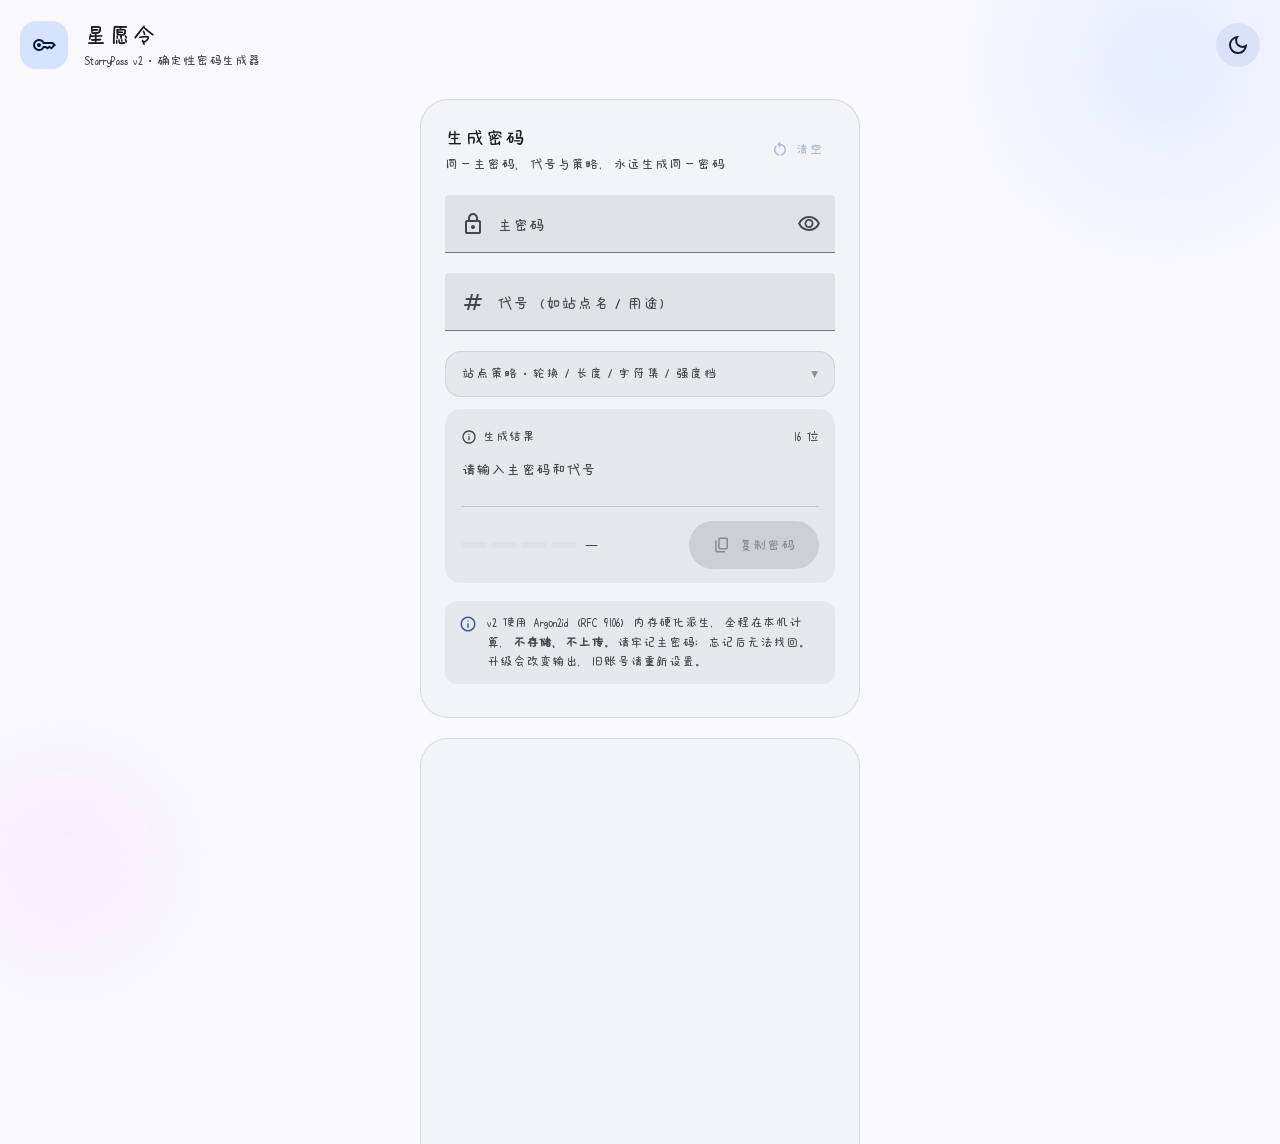
==== commit 170fd3d7: "perf(ui): skip date-period analysis for non-date inputs" ====
--- a/index.html
+++ b/index.html
@@ -1054,8 +1054,8 @@
                 if (Array.from(c).length >= 2 && mLower.indexOf(cLower) !== -1)
                     return { level: 1, label: '弱 · 主密码勿含代号', bits: Math.round(Math.min(16, outBits)) };
                 var dateRe = /^(19|20)\d{2}(0[1-9]|1[0-2])(0[1-9]|[12]\d|3[01])$/;
-                var datePeriod = shortestPeriod(m);
-                if (dateRe.test(m) || (datePeriod > 0 && datePeriod * 2 <= m.length && dateRe.test(m.slice(0, datePeriod))))
+                // Only a date prefix can form a repeated date; avoid an extra KMP table for ordinary inputs.
+                if (dateRe.test(m) || (m.length >= 16 && dateRe.test(m.slice(0, 8)) && shortestPeriod(m) === 8))
                     return { level: 1, label: '弱 · 勿用纯日期', bits: Math.round(Math.min(15, outBits)) };
                 if (hasWeakRoot(mLower))
                     return { level: 1, label: '弱 · 含常见弱口令', bits: Math.round(Math.min(18, outBits)) };
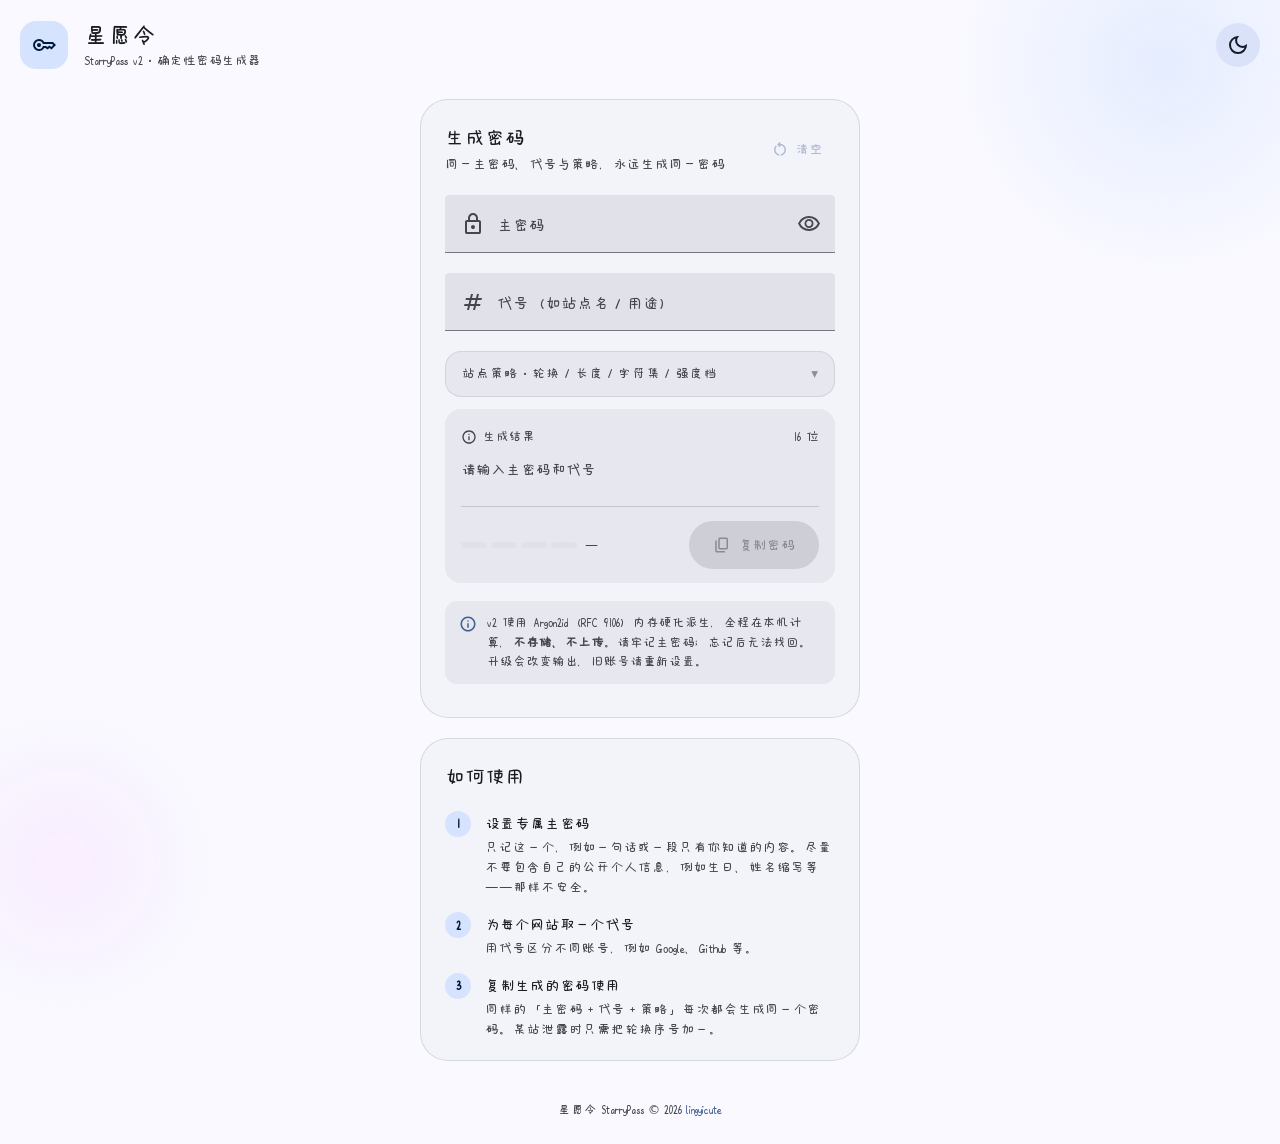
==== commit f79884b4: "fix(ui): recover from silent edits during derivation Reject stale results and re-read live inputs wh" ====
--- a/index.html
+++ b/index.html
@@ -1388,7 +1388,7 @@
                     stopWorker();  // 先终止卡住的计算，不能把新任务继续排到同一个 Worker 后面。
                     if (isCurrent(next)) dispatch(next);
                     else if (isCurrent(payload)) showEmpty('派生超时，请重试');
-                    else setBusy(!!debounceTimer);
+                    else if (!recoverSilentEdit(next || payload)) setBusy(!!debounceTimer);
                 }, 60000);
             }
 
@@ -1396,7 +1396,15 @@
                 return payload && payload.id === deriveId
                     && payload.master === masterInput.value && payload.code === codeInput.value
                     && payload.tier === state.tier && payload.mode === state.mode
-                    && payload.counter === state.counter && payload.length === effectiveLength();
+                    && payload.counter === readCounter() && payload.length === effectiveLength();
+            }
+
+            function recoverSilentEdit(payload) {
+                // A newer input event already has its own refresh. Otherwise a
+                // silent edit must not leave the page stuck on a stale task.
+                if (!payload || payload.id !== deriveId || isCurrent(payload)) return false;
+                scheduleRefresh();
+                return true;
             }
 
             function stopWorker() {
@@ -1463,6 +1471,7 @@
                 var next = pendingPayload;
                 pendingPayload = null;
                 if (isCurrent(next)) { dispatch(next); return; }
+                if (recoverSilentEdit(next || payload)) return;
                 if (masterInput.value === '' || codeInput.value.trim() === '') wipeEngines();
                 setBusy(!!debounceTimer);
             }
@@ -1473,7 +1482,8 @@
             }
 
             function fallbackToLocal() {
-                var shouldRetry = isCurrent(pendingPayload) || isCurrent(currentPayload);
+                var latest = pendingPayload || currentPayload;
+                var shouldRetry = latest && latest.id === deriveId;
                 stopWorker();
                 workerAllowed = false;
                 pendingPayload = null;
@@ -1523,7 +1533,8 @@
                 debounceTimer = null;
                 deriveId += 1;  // 输入/策略变化时立即作废，不能等 280 ms 防抖结束。
                 pendingPayload = null;
-                if (document.activeElement !== counterInput) clampCounter();
+                if (document.activeElement === counterInput) state.counter = readCounter();
+                else clampCounter();
                 var master = masterInput.value, code = codeInput.value;
                 var hasInput = master !== '' && code.trim() !== '';
                 if (!hasInput) wipeEngines();
@@ -1608,15 +1619,12 @@
                 // Autofill and programmatic value changes may not fire input.
                 if (!isCurrent(renderedPayload)) { scheduleRefresh(); return; }
                 var text = output.textContent, copiedId = renderedPayload.id;
-                function matchesInputs() {
-                    return isCurrent(renderedPayload) && readCounter() === renderedPayload.counter;
-                }
                 function isStillValid() {
-                    return copiedId === deriveId && matchesInputs() && !copyBtn.disabled && output.textContent === text;
+                    return copiedId === deriveId && isCurrent(renderedPayload) && !copyBtn.disabled && output.textContent === text;
                 }
                 copyText(text, isStillValid).then(function (ok) {
                     if (!isStillValid()) {
-                        if (copiedId === deriveId && !matchesInputs()) scheduleRefresh();
+                        if (copiedId === deriveId && !isCurrent(renderedPayload)) scheduleRefresh();
                         return;
                     }
                     if (!ok) { showSnackbar('复制失败，请手动选择密码'); return; }
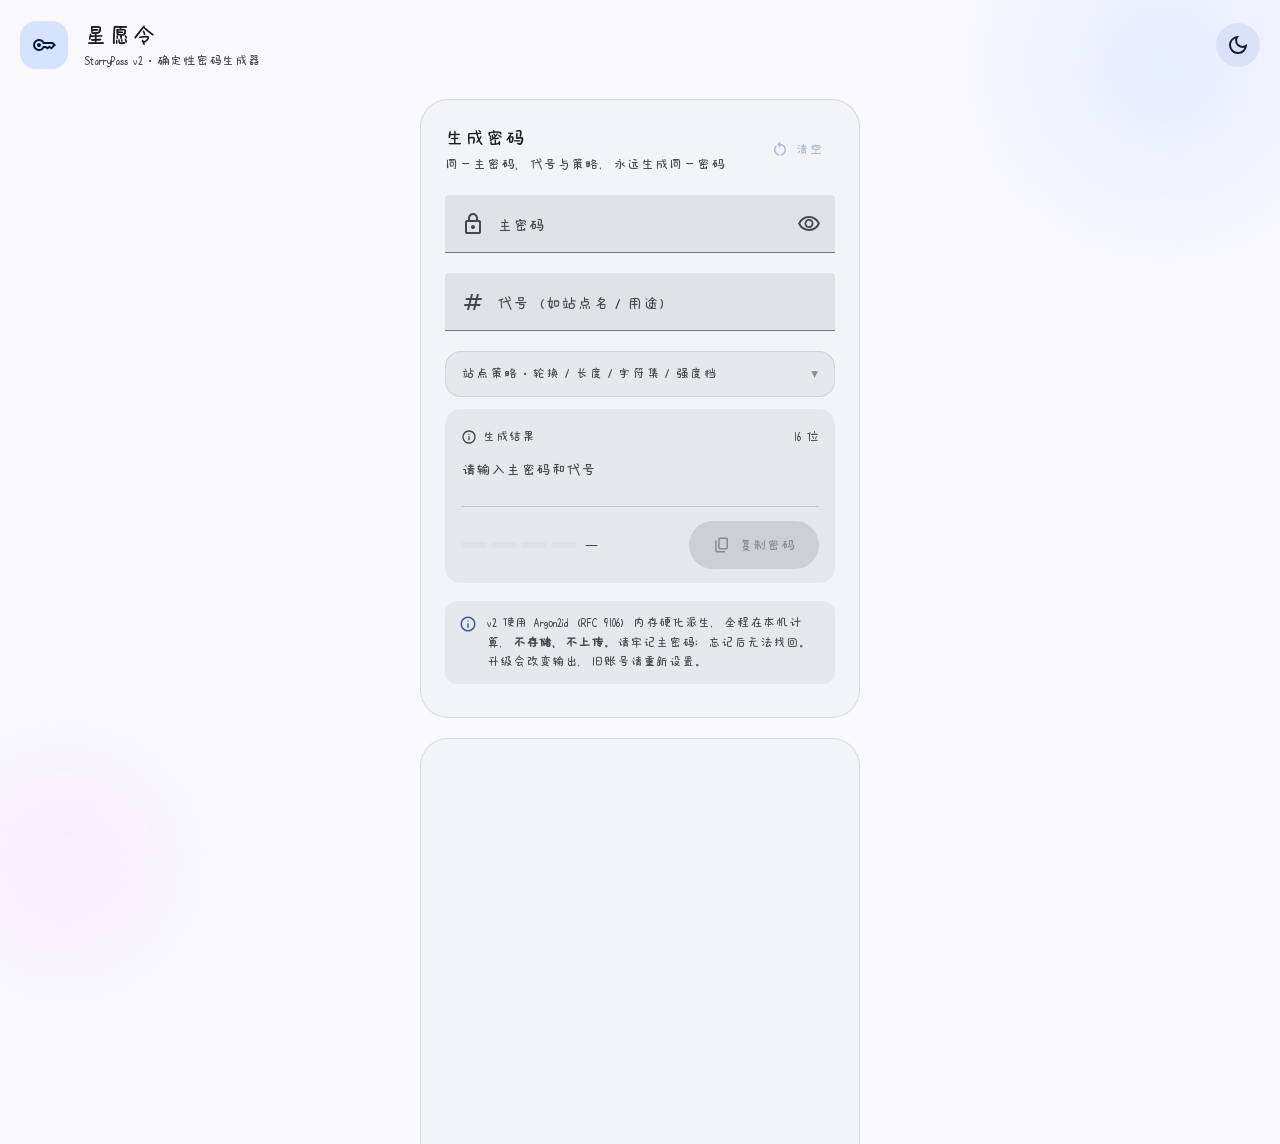
==== commit c3f52bf7: "fix(ui): ignore auto-repeated Enter when copying from the code field" ====
--- a/index.html
+++ b/index.html
@@ -427,6 +427,9 @@
             color: var(--md-sys-color-on-surface);
         }
         .password--empty {
+            /* 占位与错误提示不是口令：不要一次点击就整段选中。 */
+            user-select: text;
+            -webkit-user-select: text;
             font-family: var(--md-ref-typeface);
             font-size: 15px;
             font-weight: 400;
@@ -970,22 +973,28 @@
                 var n = value.length;
                 if (!n) return false;
                 // 一次 KMP 即可 O(1) 查询任意前缀的最短循环节，并按前缀长度去重避免指数级递归。
-                var fail = prefixTable(value), seen = Object.create(null);
-                function check(len) {
+                var fail = prefixTable(value), seen = Object.create(null), prefixLimit = 0;
+                while (prefixLimit < 8 && WEAK_SUFFIX_RE.test(value.charAt(prefixLimit))) prefixLimit++;
+                function check(len, folded) {
                     if (seen[len]) return false;
                     seen[len] = 1;
                     // Strip BEFORE de-leeting so suffix digits do not turn into letters.
                     // Try every boundary to preserve digit-ending roots (e.g. abc123!), and
                     // fold pure repetitions (e.g. P@ssw0rd2026!P@ssw0rd2026!).
                     for (var i = 0; len > 0; i++, len--) {
-                        if (len <= MAX_WEAK_ROOT_LEN && isWeakRoot(value.slice(0, len))) return true;
+                        // A complete period can carry its own leading decoration.
+                        // The outer loop already handles prefixes on the whole input.
+                        var lastStart = folded ? Math.min(prefixLimit, len - 1) : 0;
+                        for (var start = Math.max(0, len - MAX_WEAK_ROOT_LEN); start <= lastStart; start++) {
+                            if (isWeakRoot(value.slice(start, len))) return true;
+                        }
                         var p = len - fail[len - 1];
                         if (p > 0 && p * 2 <= len) {
-                            if (check(p)) return true;
+                            if (check(p, true)) return true;
                             // 弱口令自身含循环节（如 zaq1zaq1、000000、121212）时，重复串的最短周期小于词根长度。
-                            var maxMult = Math.min(len >>> 1, MAX_WEAK_ROOT_LEN + 8);
+                            var maxMult = Math.min(len >>> 1, MAX_WEAK_ROOT_LEN + 8 + prefixLimit);
                             for (var mult = p * 2; mult <= maxMult; mult += p) {
-                                if (check(mult)) return true;
+                                if (check(mult, true)) return true;
                             }
                         }
                         if (i >= 8 || !WEAK_SUFFIX_RE.test(value.charAt(len - 1))) return false;
@@ -1175,31 +1184,32 @@
                 themeToggle.setAttribute('aria-label', theme === 'dark' ? '切换到浅色主题' : '切换到深色主题');
                 themeColorMeta.setAttribute('content', theme === 'dark' ? '#111318' : '#f9f9ff');
             }
+            var manualTheme = null;
             function initTheme() {
-                var saved = null;
-                try { saved = localStorage.getItem('sp-theme'); } catch (e) {}
+                try {
+                    var saved = localStorage.getItem('sp-theme');
+                    if (saved === 'dark' || saved === 'light') manualTheme = saved;
+                } catch (e) {}
                 var media = window.matchMedia ? window.matchMedia('(prefers-color-scheme: dark)') : null;
-                applyTheme(saved === 'dark' || saved === 'light' ? saved : (media && media.matches ? 'dark' : 'light'));
-                // 未手动选择主题时跟随系统配色变化；手动选择后以保存值为准。
+                applyTheme(manualTheme || (media && media.matches ? 'dark' : 'light'));
+                // 手动选择在当前页面始终有效，即使浏览器禁止读取或写入存储。
                 function onSchemeChange(ev) {
-                    var stored = null;
-                    try { stored = localStorage.getItem('sp-theme'); } catch (e) {}
-                    if (stored !== 'dark' && stored !== 'light') applyTheme(ev.matches ? 'dark' : 'light');
+                    if (!manualTheme) applyTheme(ev.matches ? 'dark' : 'light');
                 }
                 // Safari 14 以前的 MediaQueryList 只有 addListener。
                 if (media && typeof media.addEventListener === 'function') media.addEventListener('change', onSchemeChange);
                 else if (media && typeof media.addListener === 'function') media.addListener(onSchemeChange);
             }
             themeToggle.addEventListener('click', function () {
-                var next = document.documentElement.getAttribute('data-theme') === 'dark' ? 'light' : 'dark';
-                applyTheme(next);
-                try { localStorage.setItem('sp-theme', next); } catch (e) {}
+                manualTheme = document.documentElement.getAttribute('data-theme') === 'dark' ? 'light' : 'dark';
+                applyTheme(manualTheme);
+                try { localStorage.setItem('sp-theme', manualTheme); } catch (e) {}
             });
 
             function setMasterVisible(showing) {
                 masterInput.type = showing ? 'text' : 'password';
+                // A toggle keeps one label; aria-pressed alone announces the state.
                 visibilityBtn.setAttribute('aria-pressed', String(showing));
-                visibilityBtn.setAttribute('aria-label', showing ? '隐藏主密码' : '显示主密码');
                 visibilityBtn.querySelector('svg path').setAttribute('d', showing ? ICONS.eyeOff : ICONS.eye);
             }
             visibilityBtn.addEventListener('click', function () {
@@ -1575,7 +1585,7 @@
             codeInput.addEventListener('blur', function () { if (codeComposing) { codeComposing = false; scheduleRefresh({ isComposing: false }); } });
             codeInput.addEventListener('keydown', function (e) {
                 // 输入法选词时的回车只用于确认候选，不能触发复制。
-                if (e.key === 'Enter' && !e.isComposing && e.keyCode !== 229 && !copyBtn.disabled) copyBtn.click();
+                if (e.key === 'Enter' && !e.repeat && !e.isComposing && e.keyCode !== 229 && !copyBtn.disabled) copyBtn.click();
             });
 
             function copyText(text, isStillValid) {
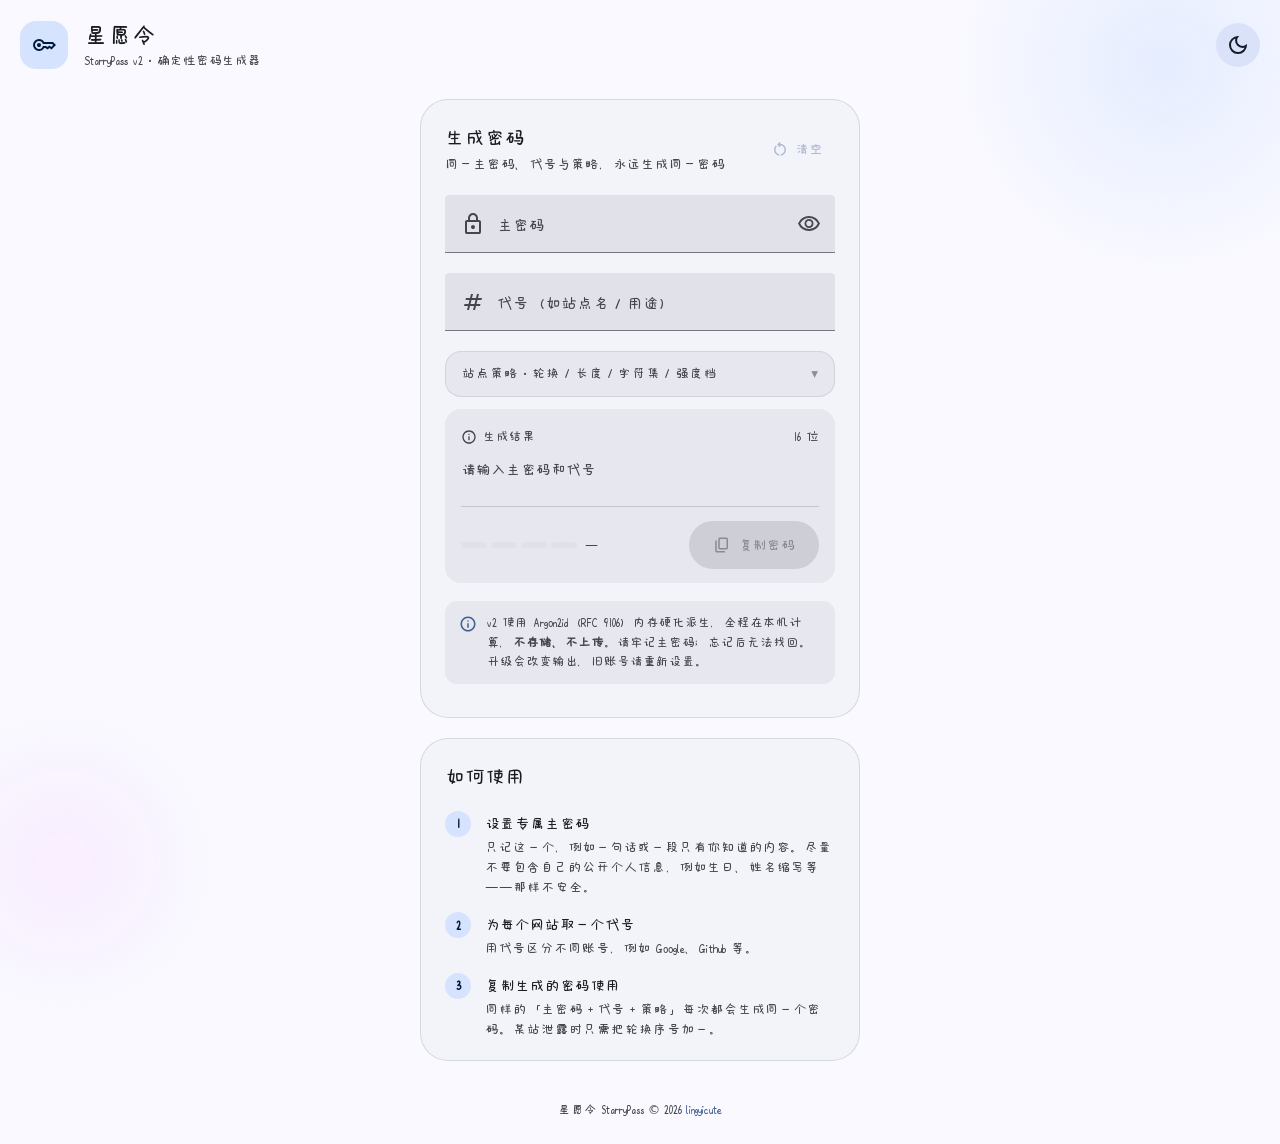
==== commit d7165abb: "fix(ui): stop select-all on result placeholders The password box uses user-select: all, which also a" ====
--- a/index.html
+++ b/index.html
@@ -1585,7 +1585,7 @@
             codeInput.addEventListener('blur', function () { if (codeComposing) { codeComposing = false; scheduleRefresh({ isComposing: false }); } });
             codeInput.addEventListener('keydown', function (e) {
                 // 输入法选词时的回车只用于确认候选，不能触发复制。
-                if (e.key === 'Enter' && !e.repeat && !e.isComposing && e.keyCode !== 229 && !copyBtn.disabled) copyBtn.click();
+                if (e.key === 'Enter' && !e.isComposing && e.keyCode !== 229 && !copyBtn.disabled) copyBtn.click();
             });
 
             function copyText(text, isStillValid) {
